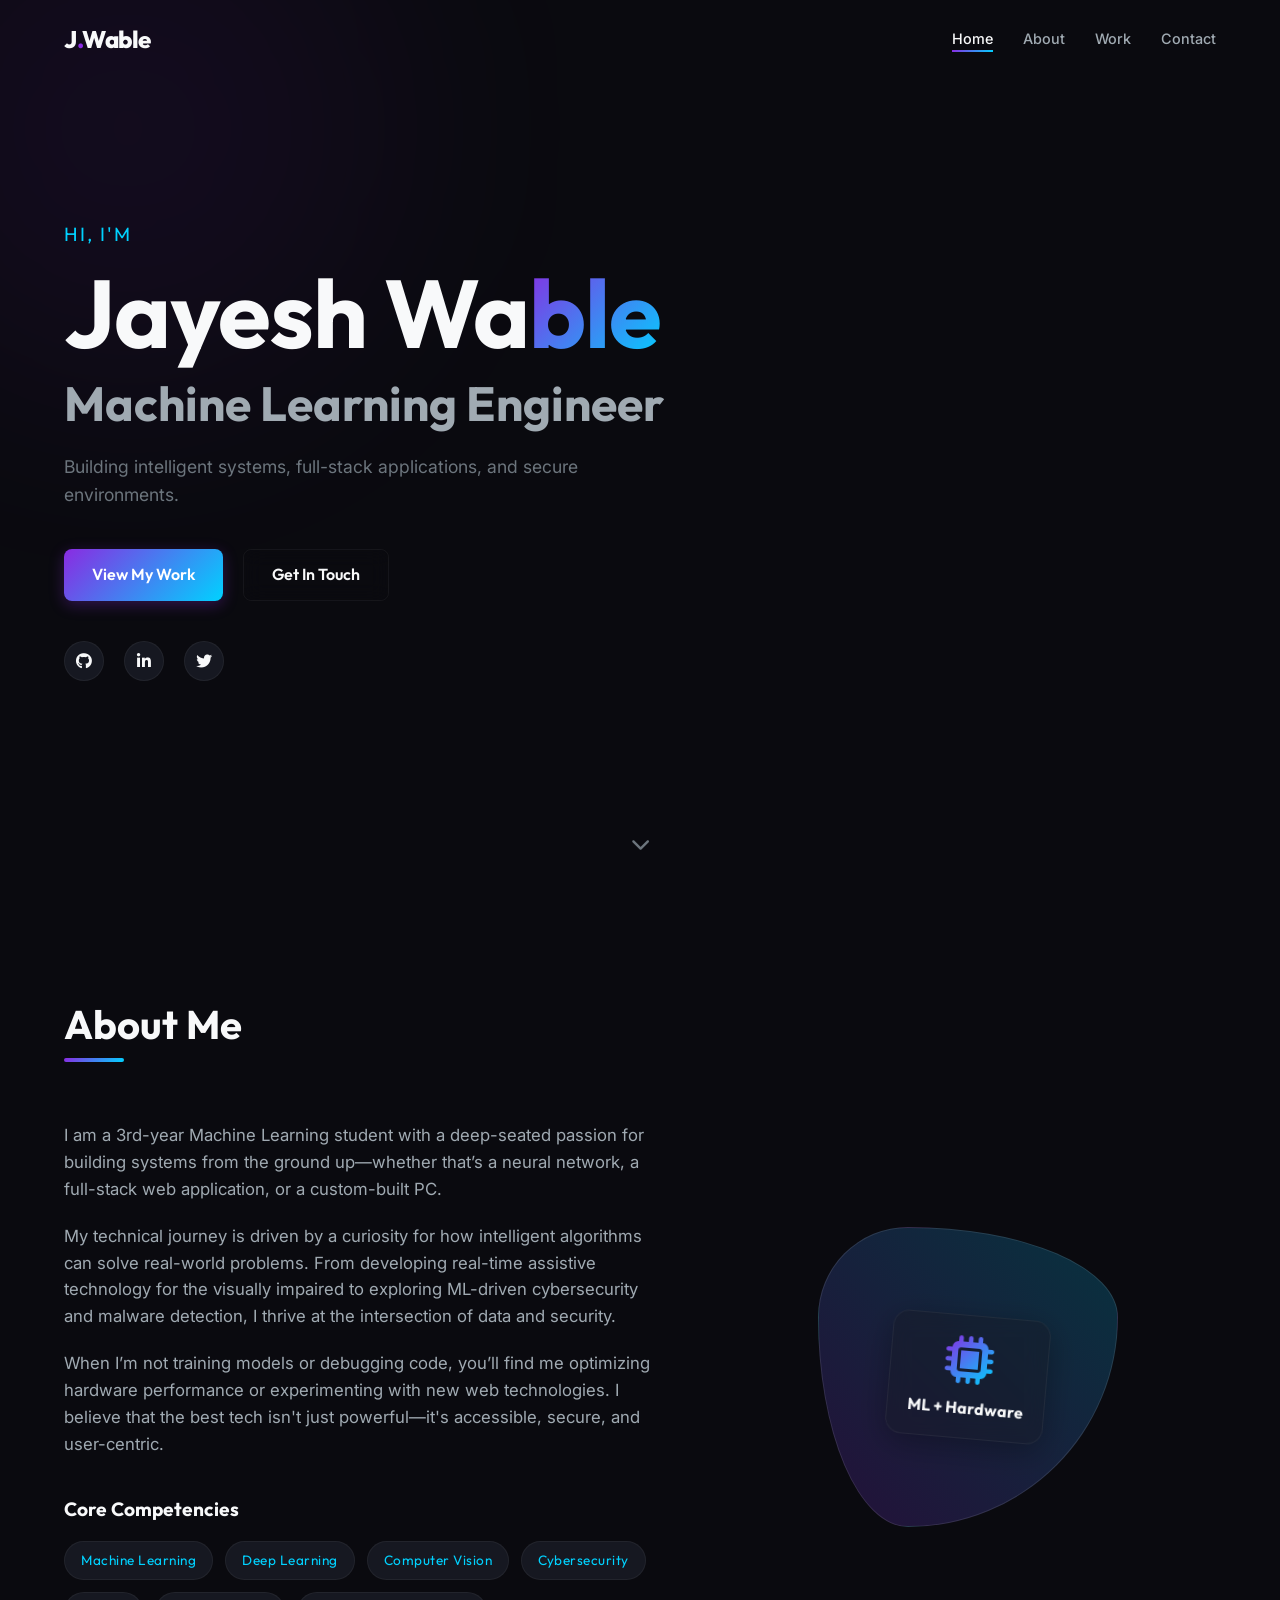
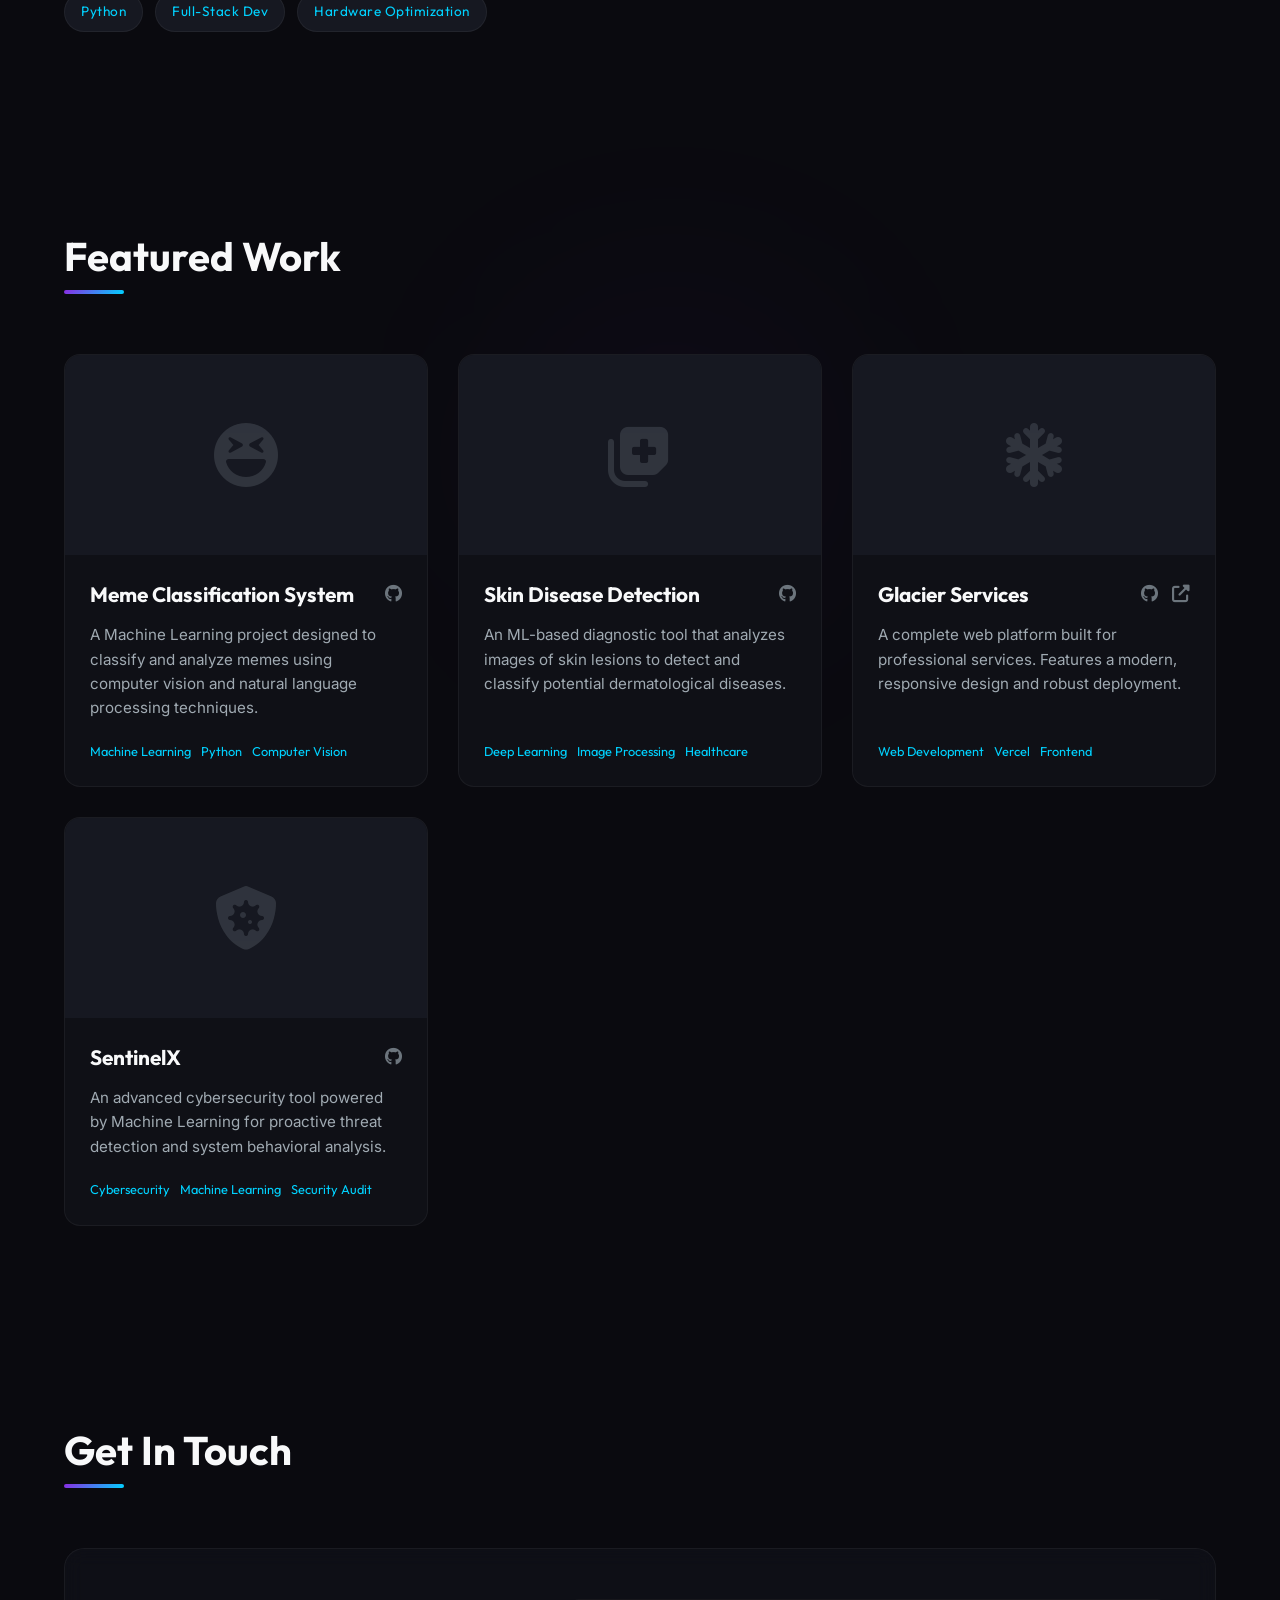
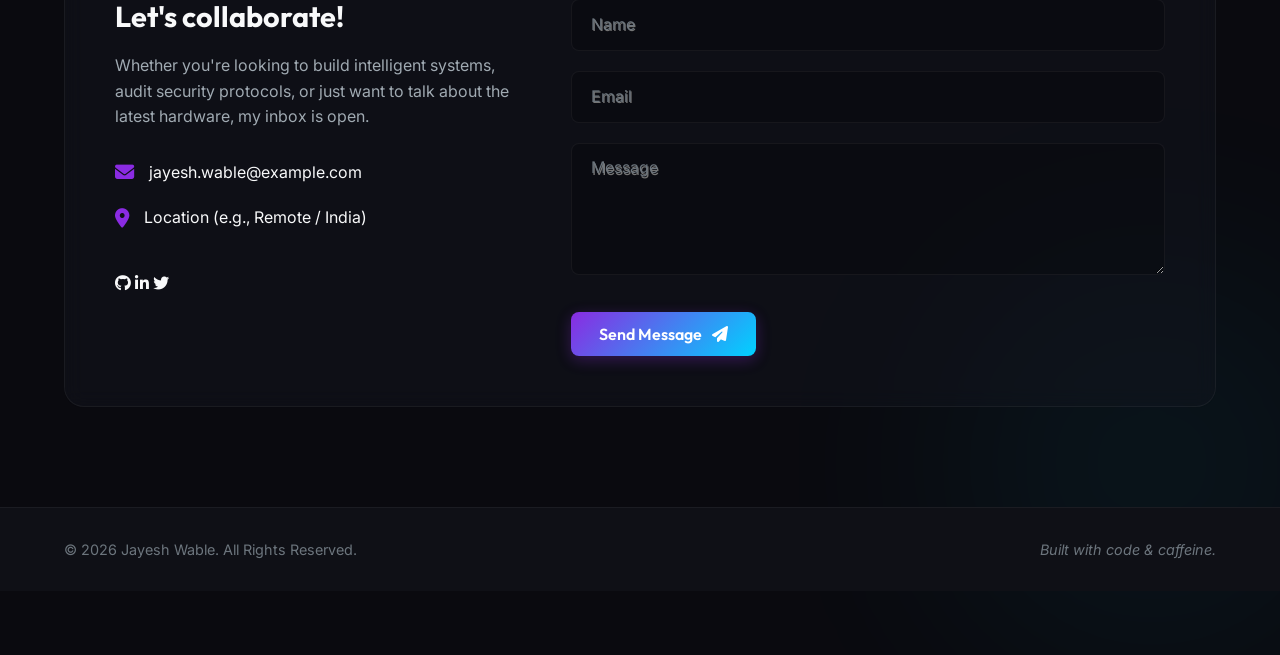
==== index.html @ 4a330f0c "Update form with custom Formspree subject line" ====
<!DOCTYPE html>
<html lang="en">

<head>
    <meta charset="UTF-8">
    <meta name="viewport" content="width=device-width, initial-scale=1.0">
    <meta name="description"
        content="Jayesh Wable - Machine Learning Engineer Portfolio. Exploring intelligent algorithms, cybersecurity, and full-stack development.">

    <title>Jayesh Wable | ML Engineer</title>

    <!-- Google Fonts: Outfit for dynamic headers, Inter for clean body text -->
    <link rel="preconnect" href="https://fonts.googleapis.com">
    <link rel="preconnect" href="https://fonts.gstatic.com" crossorigin>
    <link
        href="https://fonts.googleapis.com/css2?family=Inter:wght@300;400;500;600&family=Outfit:wght@400;600;800;900&display=swap"
        rel="stylesheet">

    <!-- Custom CSS -->
    <link rel="stylesheet" href="css/styles.css">

    <!-- FontAwesome for Icons -->
    <link rel="stylesheet" href="https://cdnjs.cloudflare.com/ajax/libs/font-awesome/6.4.0/css/all.min.css">
</head>

<body>

    <!-- Blur Orbs for background effect -->
    <div class="glow-orb orb-1"></div>
    <div class="glow-orb orb-2"></div>
    <div class="glow-orb orb-3"></div>

    <!-- Navigation -->
    <nav class="navbar">
        <div class="nav-content">
            <a href="#" class="logo">J<span>.</span>Wable</a>
            <div class="menu-btn">
                <div class="bar"></div>
                <div class="bar"></div>
                <div class="bar"></div>
            </div>
            <ul class="nav-links">
                <li><a href="#home">Home</a></li>
                <li><a href="#about">About</a></li>
                <li><a href="#projects">Work</a></li>
                <li><a href="#contact">Contact</a></li>
            </ul>
        </div>
    </nav>

    <!-- Hero Section -->
    <section id="home" class="hero">
        <div class="hero-content">
            <p class="greeting">Hi, I'm</p>
            <h1 class="name">Jayesh Wa<span class="gradient-text">ble</span></h1>
            <h2 class="title" id="typewriter">Machine Learning Engineer</h2>
            <p class="hero-subtext">Building intelligent systems, full-stack applications, and secure environments.</p>
            <div class="cta-buttons">
                <a href="#projects" class="btn primary-btn">View My Work</a>
                <a href="#contact" class="btn secondary-btn">Get In Touch</a>
            </div>
            <div class="social-links-hero">
                <a href="https://github.com/jayesh-oss" target="_blank" aria-label="Github"><i
                        class="fab fa-github"></i></a>
                <a href="https://in.linkedin.com/in/jayesh-wable-937a62315" target="_blank" aria-label="LinkedIn"><i
                        class="fab fa-linkedin-in"></i></a>
                <a href="#" target="_blank" aria-label="Twitter"><i class="fab fa-twitter"></i></a>
            </div>
        </div>
        <div class="scroll-indicator">
            <a href="#about">
                <i class="fa-solid fa-chevron-down"></i>
            </a>
        </div>
    </section>

    <!-- About Section -->
    <section id="about" class="about section-padding">
        <div class="section-header">
            <h2 class="section-title">About Me</h2>
            <div class="line"></div>
        </div>

        <div class="about-grid">
            <div class="about-text">
                <p>I am a 3rd-year Machine Learning student with a deep-seated passion for building systems from the
                    ground up—whether that’s a neural network, a full-stack web application, or a custom-built PC.</p>
                <p>My technical journey is driven by a curiosity for how intelligent algorithms can solve real-world
                    problems. From developing real-time assistive technology for the visually impaired to exploring
                    ML-driven cybersecurity and malware detection, I thrive at the intersection of data and security.
                </p>
                <p>When I’m not training models or debugging code, you’ll find me optimizing hardware performance or
                    experimenting with new web technologies. I believe that the best tech isn't just powerful—it's
                    accessible, secure, and user-centric.</p>

                <div class="tech-stack">
                    <h3>Core Competencies</h3>
                    <div class="skills-container">
                        <span class="skill-tag">Machine Learning</span>
                        <span class="skill-tag">Deep Learning</span>
                        <span class="skill-tag">Computer Vision</span>
                        <span class="skill-tag">Cybersecurity</span>
                        <span class="skill-tag">Python</span>
                        <span class="skill-tag">Full-Stack Dev</span>
                        <span class="skill-tag">Hardware Optimization</span>
                    </div>
                </div>
            </div>
            <div class="about-image-container">
                <div class="abstract-shape">
                    <!-- We'll use CSS to create a cool abstract shape instead of a portrait placeholder -->
                    <div class="glass-card decorative-card">
                        <i class="fa-solid fa-microchip"></i>
                        <h4>ML + Hardware</h4>
                    </div>
                </div>
            </div>
        </div>
    </section>

    <!-- Projects Section -->
    <section id="projects" class="projects section-padding">
        <div class="section-header">
            <h2 class="section-title">Featured Work</h2>
            <div class="line"></div>
        </div>

        <div class="project-grid">
            <!-- Project 1: Meme Classification System -->
            <div class="project-card">
                <div class="project-img placeholder-img">
                    <i class="fa-solid fa-face-laugh-squint"></i>
                </div>
                <div class="project-info">
                    <div class="project-header">
                        <h3>Meme Classification System</h3>
                        <div class="project-links">
                            <a href="https://github.com/jayesh-oss/meme_classification_system" target="_blank"
                                aria-label="GitHub Repository"><i class="fab fa-github"></i></a>
                        </div>
                    </div>
                    <p class="project-desc">A Machine Learning project designed to classify and analyze memes using
                        computer vision and natural language processing techniques.</p>
                    <div class="project-tech">
                        <span>Machine Learning</span>
                        <span>Python</span>
                        <span>Computer Vision</span>
                    </div>
                </div>
            </div>

            <!-- Project 2: Skin Disease Detection -->
            <div class="project-card">
                <div class="project-img placeholder-img">
                    <i class="fa-solid fa-notes-medical"></i>
                </div>
                <div class="project-info">
                    <div class="project-header">
                        <h3>Skin Disease Detection</h3>
                        <div class="project-links">
                            <a href="https://github.com/jayesh-oss/skin_disease_detection" target="_blank"
                                aria-label="GitHub Repository"><i class="fab fa-github"></i></a>
                        </div>
                    </div>
                    <p class="project-desc">An ML-based diagnostic tool that analyzes images of skin lesions to detect
                        and classify potential dermatological diseases.</p>
                    <div class="project-tech">
                        <span>Deep Learning</span>
                        <span>Image Processing</span>
                        <span>Healthcare</span>
                    </div>
                </div>
            </div>

            <!-- Project 3: Glacier Services -->
            <div class="project-card">
                <div class="project-img placeholder-img">
                    <i class="fa-solid fa-snowflake"></i>
                </div>
                <div class="project-info">
                    <div class="project-header">
                        <h3>Glacier Services</h3>
                        <div class="project-links">
                            <a href="https://github.com/jayesh-oss/glacier_services" target="_blank"
                                aria-label="GitHub Repository"><i class="fab fa-github"></i></a>
                            <a href="https://glacierservices.vercel.app/" target="_blank" aria-label="Live Demo"><i
                                    class="fas fa-external-link-alt"></i></a>
                        </div>
                    </div>
                    <p class="project-desc">A complete web platform built for professional services. Features a modern,
                        responsive design and robust deployment.</p>
                    <div class="project-tech">
                        <span>Web Development</span>
                        <span>Vercel</span>
                        <span>Frontend</span>
                    </div>
                </div>
            </div>

            <!-- Project 4: SentinelX -->
            <div class="project-card">
                <div class="project-img placeholder-img">
                    <i class="fa-solid fa-shield-virus"></i>
                </div>
                <div class="project-info">
                    <div class="project-header">
                        <h3>SentinelX</h3>
                        <div class="project-links">
                            <a href="https://github.com/jayesh-oss/SentinelX" target="_blank"
                                aria-label="GitHub Repository"><i class="fab fa-github"></i></a>
                        </div>
                    </div>
                    <p class="project-desc">An advanced cybersecurity tool powered by Machine Learning for proactive
                        threat detection and system behavioral analysis.</p>
                    <div class="project-tech">
                        <span>Cybersecurity</span>
                        <span>Machine Learning</span>
                        <span>Security Audit</span>
                    </div>
                </div>
            </div>
        </div>
    </section>

    <!-- Contact Section -->
    <section id="contact" class="contact section-padding">
        <div class="section-header">
            <h2 class="section-title">Get In Touch</h2>
            <div class="line"></div>
        </div>

        <div class="contact-container">
            <div class="contact-info">
                <h3>Let's collaborate!</h3>
                <p>Whether you're looking to build intelligent systems, audit security protocols, or just want to talk
                    about the latest hardware, my inbox is open.</p>

                <div class="contact-details">
                    <div class="contact-item">
                        <i class="fa-solid fa-envelope"></i>
                        <span>jayesh.wable@example.com</span>
                    </div>
                    <div class="contact-item">
                        <i class="fa-solid fa-location-dot"></i>
                        <span>Location (e.g., Remote / India)</span>
                    </div>
                </div>

                <div class="social-links-contact">
                    <a href="https://github.com/jayesh-oss" target="_blank" aria-label="Github"><i
                            class="fab fa-github"></i></a>
                    <a href="https://in.linkedin.com/in/jayesh-wable-937a62315" target="_blank" aria-label="LinkedIn"><i
                            class="fab fa-linkedin-in"></i></a>
                    <a href="#" target="_blank" aria-label="Twitter"><i class="fab fa-twitter"></i></a>
                </div>
            </div>

            <form class="contact-form" action="https://formspree.io/f/xojkljrn" method="POST">
                <input type="hidden" name="_subject" value="New message from your Portfolio!">
                <div class="form-group">
                    <input type="text" id="name" name="name" placeholder="Name" required>
                    <label for="name">Name</label>
                </div>
                <div class="form-group">
                    <input type="email" id="email" name="_replyto" placeholder="Email" required>
                    <label for="email">Email</label>
                </div>
                <div class="form-group">
                    <textarea id="message" name="message" rows="5" placeholder="Message" required></textarea>
                    <label for="message">Message</label>
                </div>
                <button type="submit" class="btn primary-btn submit-btn">
                    <span>Send Message</span>
                    <i class="fa-solid fa-paper-plane"></i>
                </button>
            </form>
        </div>
    </section>

    <!-- Footer -->
    <footer>
        <div class="footer-content">
            <p>&copy; 2026 Jayesh Wable. All Rights Reserved.</p>
            <p class="built-with">Built with code & caffeine.</p>
        </div>
    </footer>

    <!-- Custom JS -->
    <script src="js/main.js"></script>
</body>

</html>
---- css/styles.css ----
/* 
=====================================================
   DESIGN SYSTEM & VARIABLES 
===================================================== 
*/
:root {
    /* Colors - Dark Premium Theme */
    --bg-primary: #0a0a0f;
    --bg-secondary: #0f1016;
    --bg-tertiary: #161821;
    
    /* Accents - Cyberpunk/ML aesthetic */
    --accent-primary: #8a2be2; /* Purple */
    --accent-secondary: #00d2ff; /* Cyan */
    --accent-gradient: linear-gradient(135deg, var(--accent-primary) 0%, var(--accent-secondary) 100%);
    
    /* Text */
    --text-primary: #f8f9fa;
    --text-secondary: #a0aab2;
    --text-muted: #6c757d;
    
    /* Glassmorphism */
    --glass-bg: rgba(22, 24, 33, 0.4);
    --glass-border: rgba(255, 255, 255, 0.05);
    --glass-shadow: 0 8px 32px 0 rgba(0, 0, 0, 0.3);
    
    /* Typography */
    --font-heading: 'Outfit', sans-serif;
    --font-body: 'Inter', sans-serif;
    
    /* Transitions */
    --transition-fast: 0.2s cubic-bezier(0.4, 0, 0.2, 1);
    --transition-base: 0.3s cubic-bezier(0.4, 0, 0.2, 1);
    --transition-slow: 0.5s cubic-bezier(0.4, 0, 0.2, 1);
}

/* 
=====================================================
   RESET & GLOBAL
===================================================== 
*/
* {
    margin: 0;
    padding: 0;
    box-sizing: border-box;
    scroll-behavior: smooth;
}

body {
    background-color: var(--bg-primary);
    color: var(--text-primary);
    font-family: var(--font-body);
    line-height: 1.6;
    overflow-x: hidden;
    position: relative;
}

/* Scrollbar */
::-webkit-scrollbar {
    width: 10px;
}
::-webkit-scrollbar-track {
    background: var(--bg-primary);
}
::-webkit-scrollbar-thumb {
    background: var(--bg-tertiary);
    border-radius: 5px;
}
::-webkit-scrollbar-thumb:hover {
    background: var(--accent-primary);
}

/* Typography elements */
h1, h2, h3, h4, h5, h6 {
    font-family: var(--font-heading);
    font-weight: 700;
    line-height: 1.2;
}

a {
    text-decoration: none;
    color: inherit;
    transition: color var(--transition-fast);
}

ul {
    list-style: none;
}

.gradient-text {
    background: var(--accent-gradient);
    -webkit-background-clip: text;
    background-clip: text;
    -webkit-text-fill-color: transparent;
    color: transparent;
    display: inline-block;
}

.section-padding {
    padding: 100px 5%;
    max-width: 1400px;
    margin: 0 auto;
}

.section-header {
    margin-bottom: 60px;
    position: relative;
    display: inline-block;
}

.section-title {
    font-size: 2.5rem;
    color: var(--text-primary);
    margin-bottom: 10px;
}

.line {
    height: 4px;
    width: 60px;
    background: var(--accent-gradient);
    border-radius: 2px;
}

/* Buttons */
.btn {
    display: inline-flex;
    align-items: center;
    justify-content: center;
    padding: 12px 28px;
    font-family: var(--font-heading);
    font-weight: 600;
    border-radius: 8px;
    cursor: pointer;
    transition: all var(--transition-base);
    gap: 10px;
    font-size: 1rem;
}

.primary-btn {
    background: var(--accent-gradient);
    color: #fff;
    border: none;
    box-shadow: 0 4px 15px rgba(138, 43, 226, 0.3);
}

.primary-btn:hover {
    transform: translateY(-2px);
    box-shadow: 0 8px 25px rgba(138, 43, 226, 0.5);
}

.secondary-btn {
    background: transparent;
    color: var(--text-primary);
    border: 1px solid var(--glass-border);
    backdrop-filter: blur(10px);
}

.secondary-btn:hover {
    border-color: var(--accent-secondary);
    background: rgba(0, 210, 255, 0.05);
    transform: translateY(-2px);
}

/* Background Effects (Blur Orbs) */
.glow-orb {
    position: absolute;
    border-radius: 50%;
    filter: blur(120px);
    z-index: -1;
    opacity: 0.5;
    animation: drift 20s infinite alternate cubic-bezier(0.5, 0, 0.5, 1);
}

.orb-1 {
    width: 40vw;
    height: 40vw;
    background: rgba(138, 43, 226, 0.15); /* Purple */
    top: -10vw;
    left: -10vw;
}

.orb-2 {
    width: 30vw;
    height: 30vw;
    background: rgba(0, 210, 255, 0.12); /* Cyan */
    bottom: -5vw;
    right: -5vw;
    animation-delay: -5s;
}

.orb-3 {
    width: 25vw;
    height: 25vw;
    background: rgba(138, 43, 226, 0.1);
    top: 50%;
    left: 40%;
    animation-delay: -10s;
}

@keyframes drift {
    0% { transform: translate(0, 0) scale(1); }
    100% { transform: translate(50px, 50px) scale(1.1); }
}

/* 
=====================================================
   NAVIGATION
===================================================== 
*/
.navbar {
    position: fixed;
    top: 0;
    left: 0;
    width: 100%;
    padding: 20px 5%;
    z-index: 1000;
    transition: all var(--transition-base);
}

.navbar.scrolled {
    background: rgba(10, 10, 15, 0.85);
    backdrop-filter: blur(16px);
    -webkit-backdrop-filter: blur(16px);
    border-bottom: 1px solid var(--glass-border);
    padding: 15px 5%;
}

.nav-content {
    max-width: 1400px;
    margin: 0 auto;
    display: flex;
    justify-content: space-between;
    align-items: center;
}

.logo {
    font-family: var(--font-heading);
    font-size: 1.5rem;
    font-weight: 800;
    letter-spacing: -0.5px;
}

.logo span {
    color: var(--accent-primary);
}

.nav-links {
    display: flex;
    gap: 30px;
}

.nav-links a {
    font-size: 0.9rem;
    font-weight: 500;
    color: var(--text-secondary);
    position: relative;
}

.nav-links a:hover,
.nav-links a.active {
    color: var(--text-primary);
}

.nav-links a::after {
    content: '';
    position: absolute;
    bottom: -5px;
    left: 0;
    width: 0;
    height: 2px;
    background: var(--accent-gradient);
    transition: width var(--transition-base);
}

.nav-links a:hover::after,
.nav-links a.active::after {
    width: 100%;
}

/* Mobile Menu Button */
.menu-btn {
    display: none;
    cursor: pointer;
    z-index: 1001;
}

.bar {
    width: 25px;
    height: 2px;
    background: var(--text-primary);
    margin: 5px 0;
    transition: all var(--transition-base);
}

/* 
=====================================================
   HERO SECTION
===================================================== 
*/
.hero {
    height: 100vh;
    display: flex;
    align-items: center;
    padding: 0 5%;
    max-width: 1400px;
    margin: 0 auto;
    position: relative;
}

.hero-content {
    max-width: 800px;
    z-index: 10;
}

.greeting {
    font-family: var(--font-heading);
    font-size: 1.2rem;
    color: var(--accent-secondary);
    margin-bottom: 10px;
    letter-spacing: 2px;
    text-transform: uppercase;
}

.name {
    font-size: clamp(3rem, 8vw, 6rem);
    line-height: 1.1;
    margin-bottom: 10px;
    letter-spacing: -1px;
}

.title {
    font-size: clamp(1.5rem, 4vw, 3rem);
    color: var(--text-secondary);
    margin-bottom: 20px;
}

.hero-subtext {
    font-size: 1.1rem;
    color: var(--text-muted);
    max-width: 600px;
    margin-bottom: 40px;
}

.cta-buttons {
    display: flex;
    gap: 20px;
    margin-bottom: 40px;
}

.social-links-hero {
    display: flex;
    gap: 20px;
}

.social-links-hero a {
    width: 40px;
    height: 40px;
    border-radius: 50%;
    background: var(--bg-tertiary);
    display: flex;
    align-items: center;
    justify-content: center;
    border: 1px solid var(--glass-border);
    transition: all var(--transition-base);
}

.social-links-hero a:hover {
    background: var(--accent-primary);
    border-color: var(--accent-primary);
    transform: translateY(-3px);
    box-shadow: 0 5px 15px rgba(138, 43, 226, 0.4);
}

.scroll-indicator {
    position: absolute;
    bottom: 40px;
    left: 50%;
    transform: translateX(-50%);
    animation: bounce 2s infinite;
}

.scroll-indicator a {
    color: var(--text-muted);
    font-size: 1.2rem;
}

@keyframes bounce {
    0%, 20%, 50%, 80%, 100% { transform: translateY(0); }
    40% { transform: translateY(-10px); }
    60% { transform: translateY(-5px); }
}

/* 
=====================================================
   ABOUT SECTION
===================================================== 
*/
.about-grid {
    display: grid;
    grid-template-columns: 1.2fr 1fr;
    gap: 60px;
    align-items: center;
}

.about-text p {
    color: var(--text-secondary);
    margin-bottom: 20px;
    font-size: 1.05rem;
}

.tech-stack {
    margin-top: 40px;
}

.tech-stack h3 {
    margin-bottom: 20px;
    font-size: 1.2rem;
}

.skills-container {
    display: flex;
    flex-wrap: wrap;
    gap: 12px;
}

.skill-tag {
    background: var(--bg-tertiary);
    color: var(--accent-secondary);
    padding: 8px 16px;
    border-radius: 20px;
    font-size: 0.85rem;
    font-family: var(--font-heading);
    letter-spacing: 0.5px;
    border: 1px solid var(--glass-border);
    transition: all var(--transition-fast);
}

.skill-tag:hover {
    background: rgba(0, 210, 255, 0.1);
    border-color: var(--accent-secondary);
    transform: translateY(-2px);
}

.about-image-container {
    position: relative;
    height: 400px;
    display: flex;
    align-items: center;
    justify-content: center;
}

.abstract-shape {
    width: 300px;
    height: 300px;
    border-radius: 30% 70% 70% 30% / 30% 30% 70% 70%;
    background: linear-gradient(45deg, rgba(138, 43, 226, 0.2), rgba(0, 210, 255, 0.2));
    border: 1px solid rgba(255, 255, 255, 0.1);
    animation: morph 8s ease-in-out infinite alternate;
    position: relative;
    display: flex;
    align-items: center;
    justify-content: center;
}

@keyframes morph {
    0% { border-radius: 30% 70% 70% 30% / 30% 30% 70% 70%; }
    100% { border-radius: 70% 30% 30% 70% / 70% 70% 30% 30%; }
}

.decorative-card {
    background: var(--glass-bg);
    backdrop-filter: blur(12px);
    -webkit-backdrop-filter: blur(12px);
    border: 1px solid var(--glass-border);
    padding: 20px;
    border-radius: 16px;
    text-align: center;
    box-shadow: var(--glass-shadow);
    transform: rotate(5deg);
    transition: transform var(--transition-base);
}

.decorative-card:hover {
    transform: rotate(0deg) scale(1.05);
}

.decorative-card i {
    font-size: 3rem;
    background: var(--accent-gradient);
    -webkit-background-clip: text;
    background-clip: text;
    color: transparent;
    margin-bottom: 15px;
}

/* 
=====================================================
   PROJECTS SECTION
===================================================== 
*/
.project-grid {
    display: grid;
    grid-template-columns: repeat(auto-fit, minmax(320px, 1fr));
    gap: 30px;
}

.project-card {
    background: var(--bg-secondary);
    border-radius: 16px;
    overflow: hidden;
    border: 1px solid var(--glass-border);
    transition: all var(--transition-base);
    height: 100%;
    display: flex;
    flex-direction: column;
}

.project-card:hover {
    transform: translateY(-10px);
    border-color: rgba(138, 43, 226, 0.3);
    box-shadow: 0 10px 30px rgba(0, 0, 0, 0.5);
}

.project-img {
    height: 200px;
    background: var(--bg-tertiary);
    display: flex;
    align-items: center;
    justify-content: center;
    overflow: hidden;
    position: relative;
}

.placeholder-img i {
    font-size: 4rem;
    color: var(--text-muted);
    opacity: 0.3;
    transition: all var(--transition-base);
}

.project-card:hover .placeholder-img i {
    opacity: 1;
    color: var(--accent-primary);
    transform: scale(1.1);
}

.project-info {
    padding: 25px;
    flex-grow: 1;
    display: flex;
    flex-direction: column;
}

.project-header {
    display: flex;
    justify-content: space-between;
    align-items: center;
    margin-bottom: 15px;
}

.project-header h3 {
    font-size: 1.3rem;
}

.project-links a {
    color: var(--text-muted);
    margin-left: 10px;
    font-size: 1.1rem;
}

.project-links a:hover {
    color: var(--accent-secondary);
}

.project-desc {
    color: var(--text-secondary);
    font-size: 0.95rem;
    flex-grow: 1;
    margin-bottom: 20px;
}

.project-tech {
    display: flex;
    flex-wrap: wrap;
    gap: 10px;
    margin-top: auto;
}

.project-tech span {
    font-family: var(--font-heading);
    font-size: 0.8rem;
    color: var(--accent-secondary);
}

/* 
=====================================================
   CONTACT SECTION
===================================================== 
*/
.contact-container {
    display: grid;
    grid-template-columns: 1fr 1.5fr;
    gap: 60px;
    background: var(--glass-bg);
    backdrop-filter: blur(10px);
    -webkit-backdrop-filter: blur(10px);
    border: 1px solid var(--glass-border);
    border-radius: 20px;
    padding: 50px;
}

.contact-info h3 {
    font-size: 1.8rem;
    margin-bottom: 20px;
}

.contact-info p {
    color: var(--text-secondary);
    margin-bottom: 30px;
}

.contact-details {
    margin-bottom: 40px;
}

.contact-item {
    display: flex;
    align-items: center;
    gap: 15px;
    margin-bottom: 20px;
    color: var(--text-primary);
}

.contact-item i {
    color: var(--accent-primary);
    font-size: 1.2rem;
}

.contact-form {
    display: flex;
    flex-direction: column;
    gap: 20px;
}

.form-group {
    position: relative;
}

.form-group input,
.form-group textarea {
    width: 100%;
    padding: 15px 20px;
    background: rgba(0,0,0,0.2);
    border: 1px solid var(--glass-border);
    border-radius: 8px;
    color: var(--text-primary);
    font-family: var(--font-body);
    font-size: 1rem;
    outline: none;
    transition: all var(--transition-base);
}

.form-group textarea {
    resize: vertical;
    min-height: 120px;
}

.form-group input:focus,
.form-group textarea:focus {
    border-color: var(--accent-primary);
    background: rgba(0,0,0,0.4);
}

.form-group label {
    position: absolute;
    top: 50%;
    left: 20px;
    transform: translateY(-50%);
    color: var(--text-muted);
    font-size: 1rem;
    pointer-events: none;
    transition: all var(--transition-base);
}

.form-group textarea + label {
    top: 25px;
}

.form-group input:focus + label,
.form-group input:valid + label,
.form-group textarea:focus + label,
.form-group textarea:valid + label {
    top: -10px;
    left: 10px;
    background: var(--bg-tertiary);
    padding: 0 10px;
    font-size: 0.8rem;
    color: var(--accent-secondary);
    border-radius: 4px;
}

.submit-btn {
    align-self: flex-start;
    margin-top: 10px;
}

/* 
=====================================================
   FOOTER
===================================================== 
*/
footer {
    padding: 30px 5%;
    background: var(--bg-secondary);
    border-top: 1px solid var(--glass-border);
    text-align: center;
}

.footer-content {
    display: flex;
    justify-content: space-between;
    align-items: center;
    max-width: 1400px;
    margin: 0 auto;
    font-size: 0.9rem;
    color: var(--text-muted);
}

.built-with {
    font-style: italic;
}

/* 
=====================================================
   RESPONSIVE DESIGN
===================================================== 
*/
@media (max-width: 992px) {
    .about-grid,
    .contact-container {
        grid-template-columns: 1fr;
    }
    
    .contact-container {
        padding: 40px 30px;
    }
}

@media (max-width: 768px) {
    .menu-btn {
        display: block;
    }
    
    .nav-links {
        position: fixed;
        top: 0;
        right: -100%;
        width: 70%;
        height: 100vh;
        background: rgba(10, 10, 15, 0.95);
        backdrop-filter: blur(20px);
        flex-direction: column;
        justify-content: center;
        align-items: center;
        transition: right 0.4s ease;
        border-left: 1px solid var(--glass-border);
    }
    
    .nav-links.active {
        right: 0;
    }
    
    .menu-btn.active .bar:nth-child(2) {
        opacity: 0;
    }
    
    .menu-btn.active .bar:nth-child(1) {
        transform: translateY(7px) rotate(45deg);
    }
    
    .menu-btn.active .bar:nth-child(3) {
        transform: translateY(-7px) rotate(-45deg);
    }
    
    .hero {
        text-align: center;
        justify-content: center;
    }
    
    .cta-buttons {
        justify-content: center;
    }
    
    .social-links-hero {
        justify-content: center;
    }
    
    .abstract-shape {
        width: 250px;
        height: 250px;
    }
    
    .footer-content {
        flex-direction: column;
        gap: 15px;
    }
}
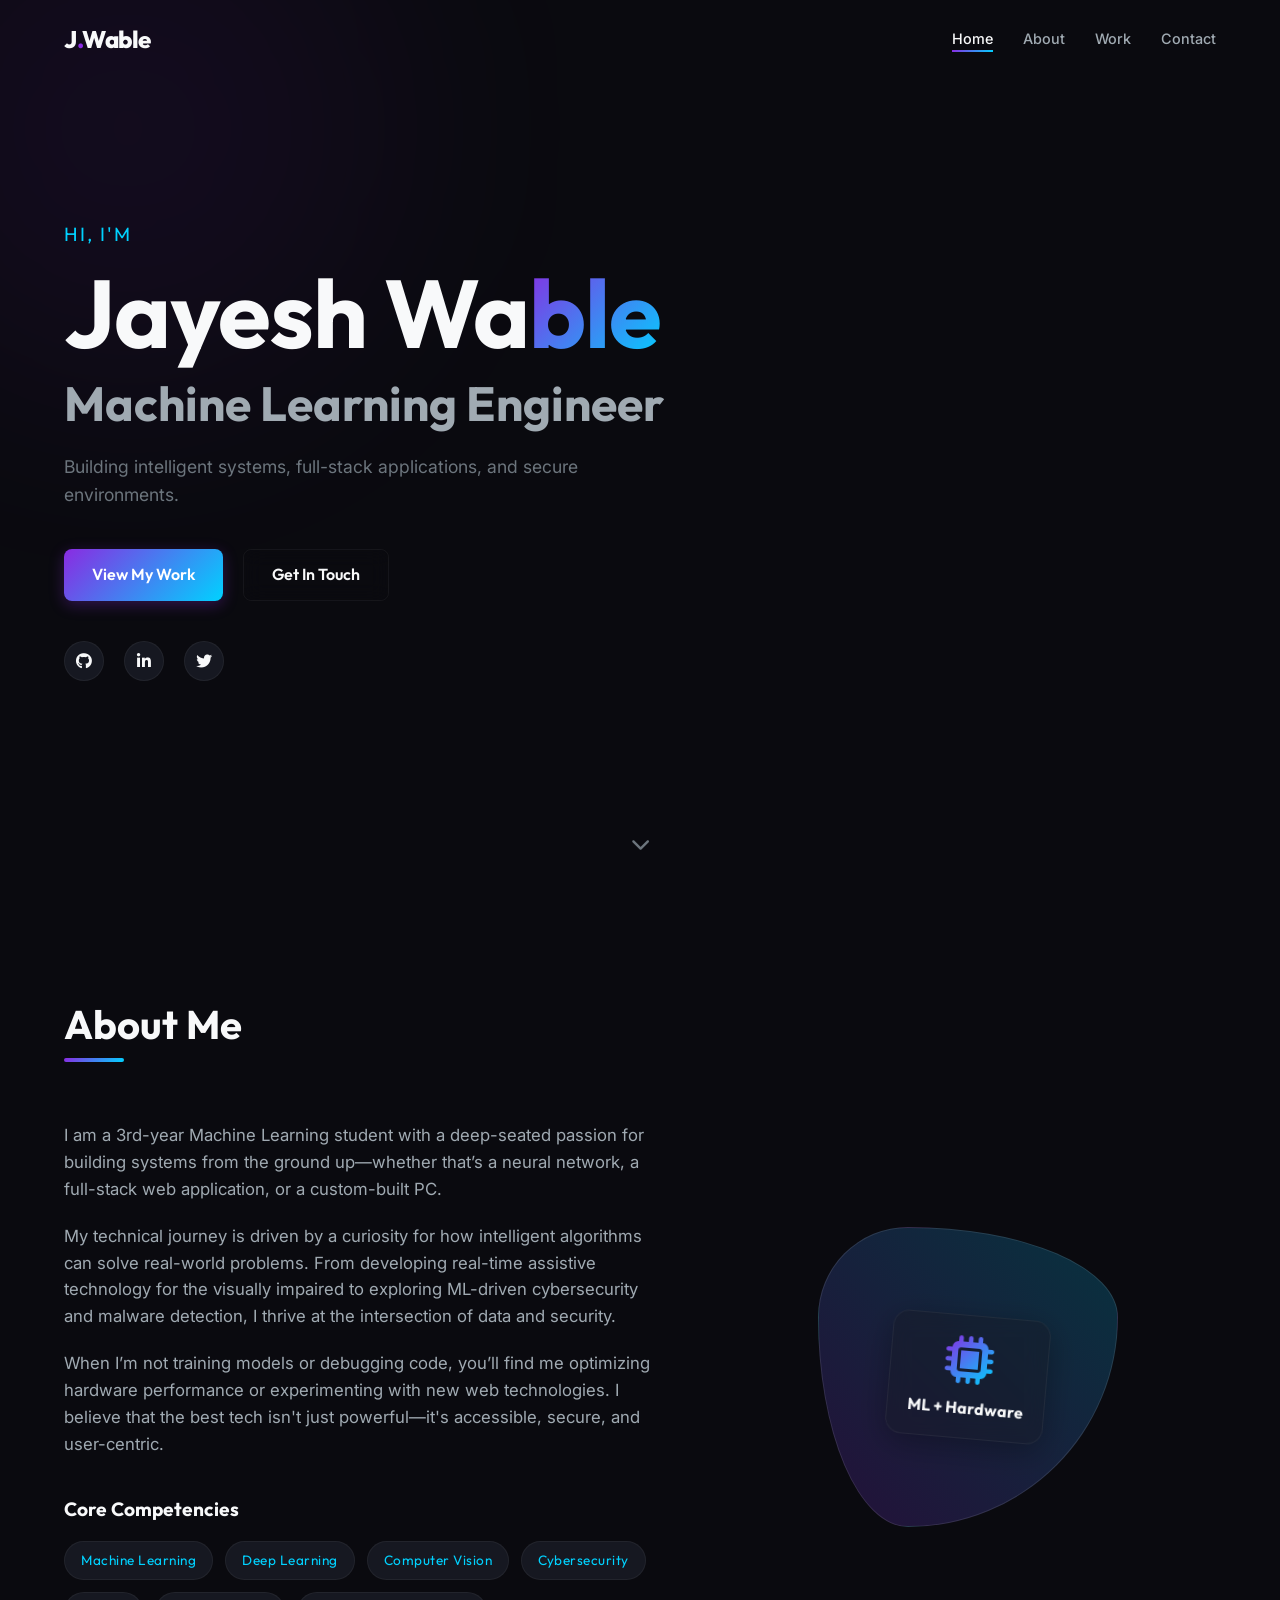
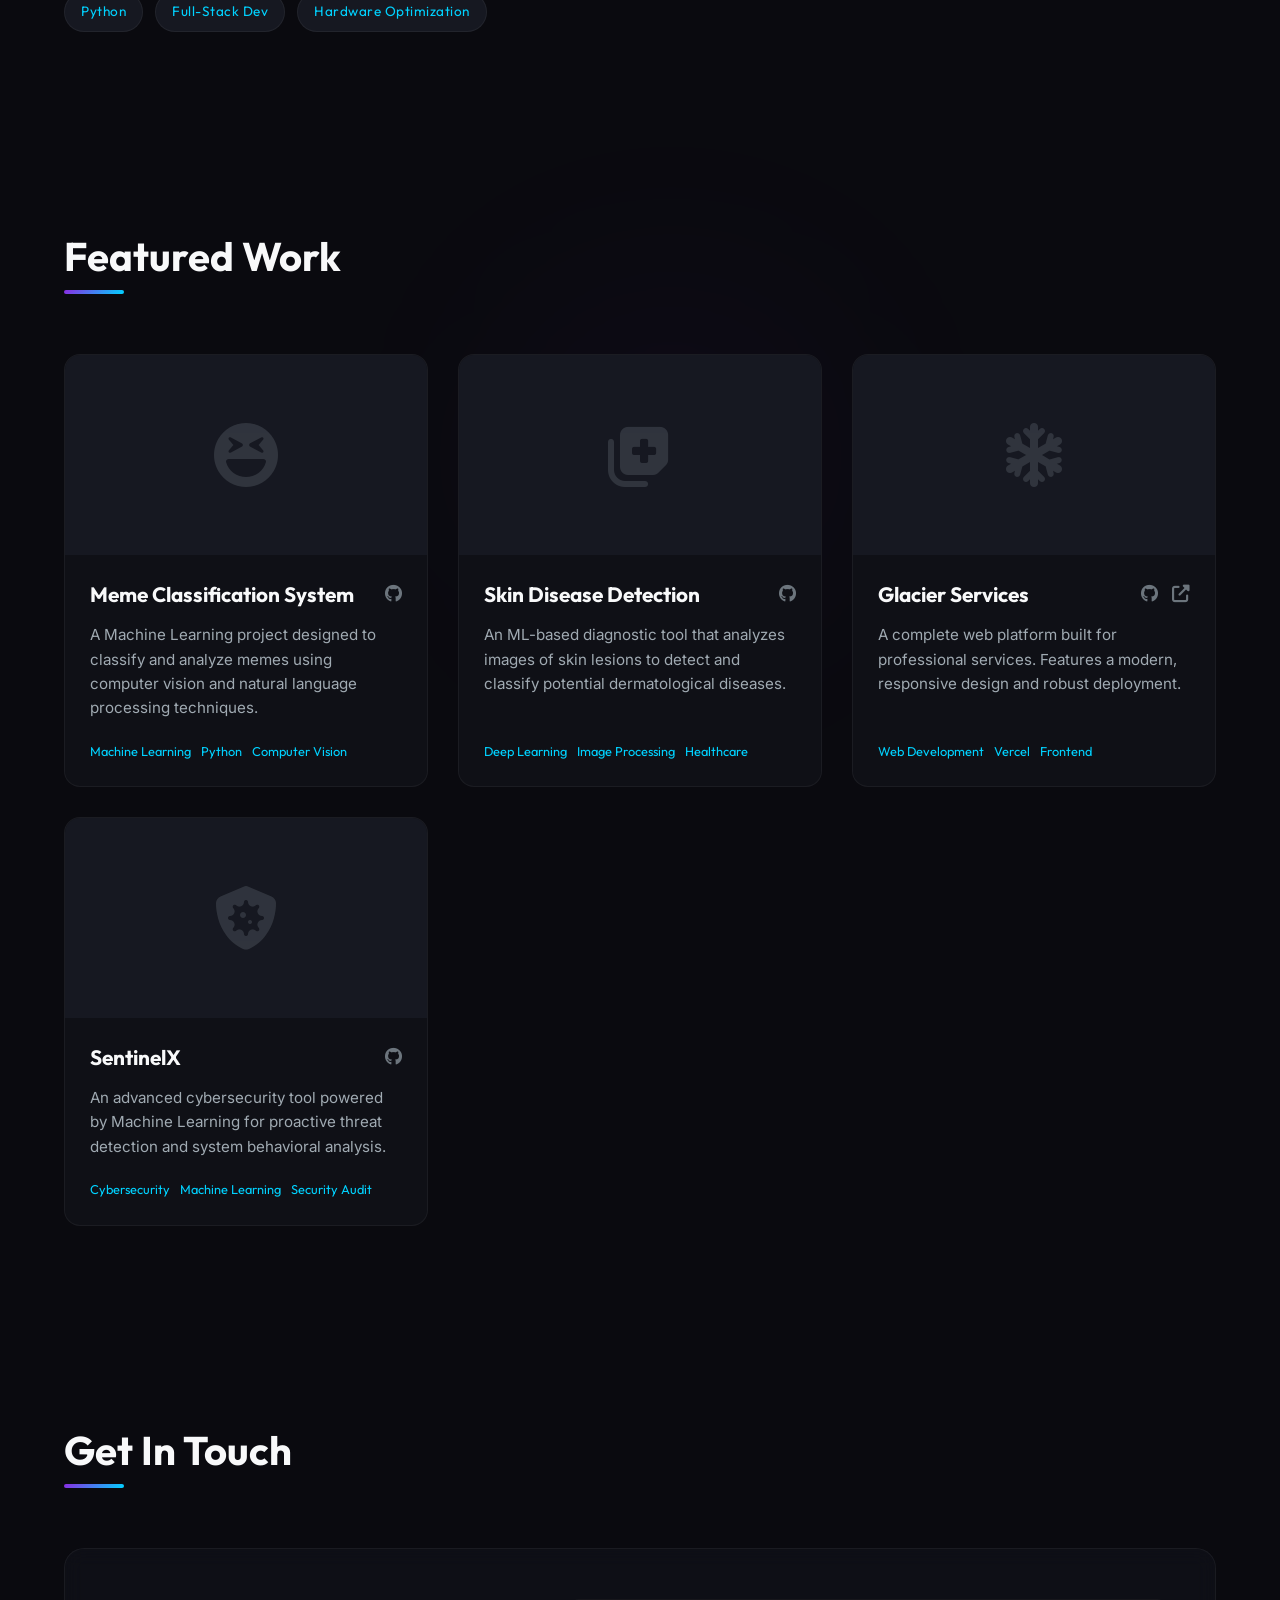
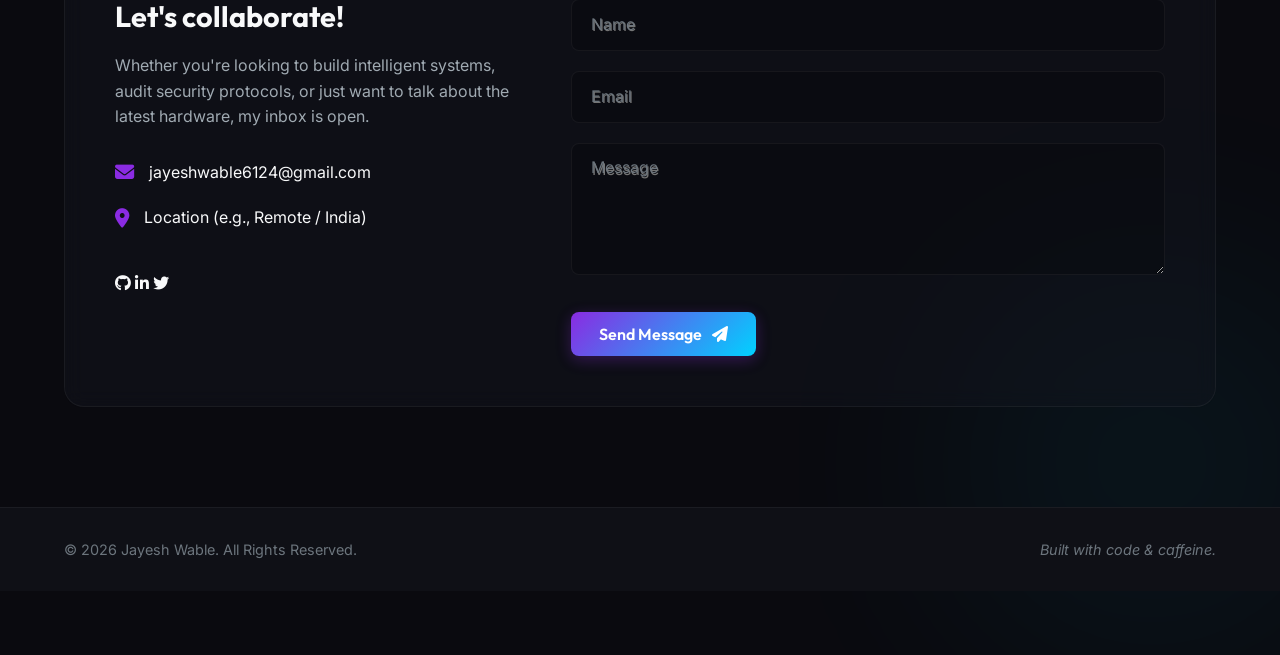
==== commit 3d66092e: "Update contact email address" ====
--- a/index.html
+++ b/index.html
@@ -238,7 +238,7 @@
                 <div class="contact-details">
                     <div class="contact-item">
                         <i class="fa-solid fa-envelope"></i>
-                        <span>jayesh.wable@example.com</span>
+                        <span>jayeshwable6124@gmail.com</span>
                     </div>
                     <div class="contact-item">
                         <i class="fa-solid fa-location-dot"></i>
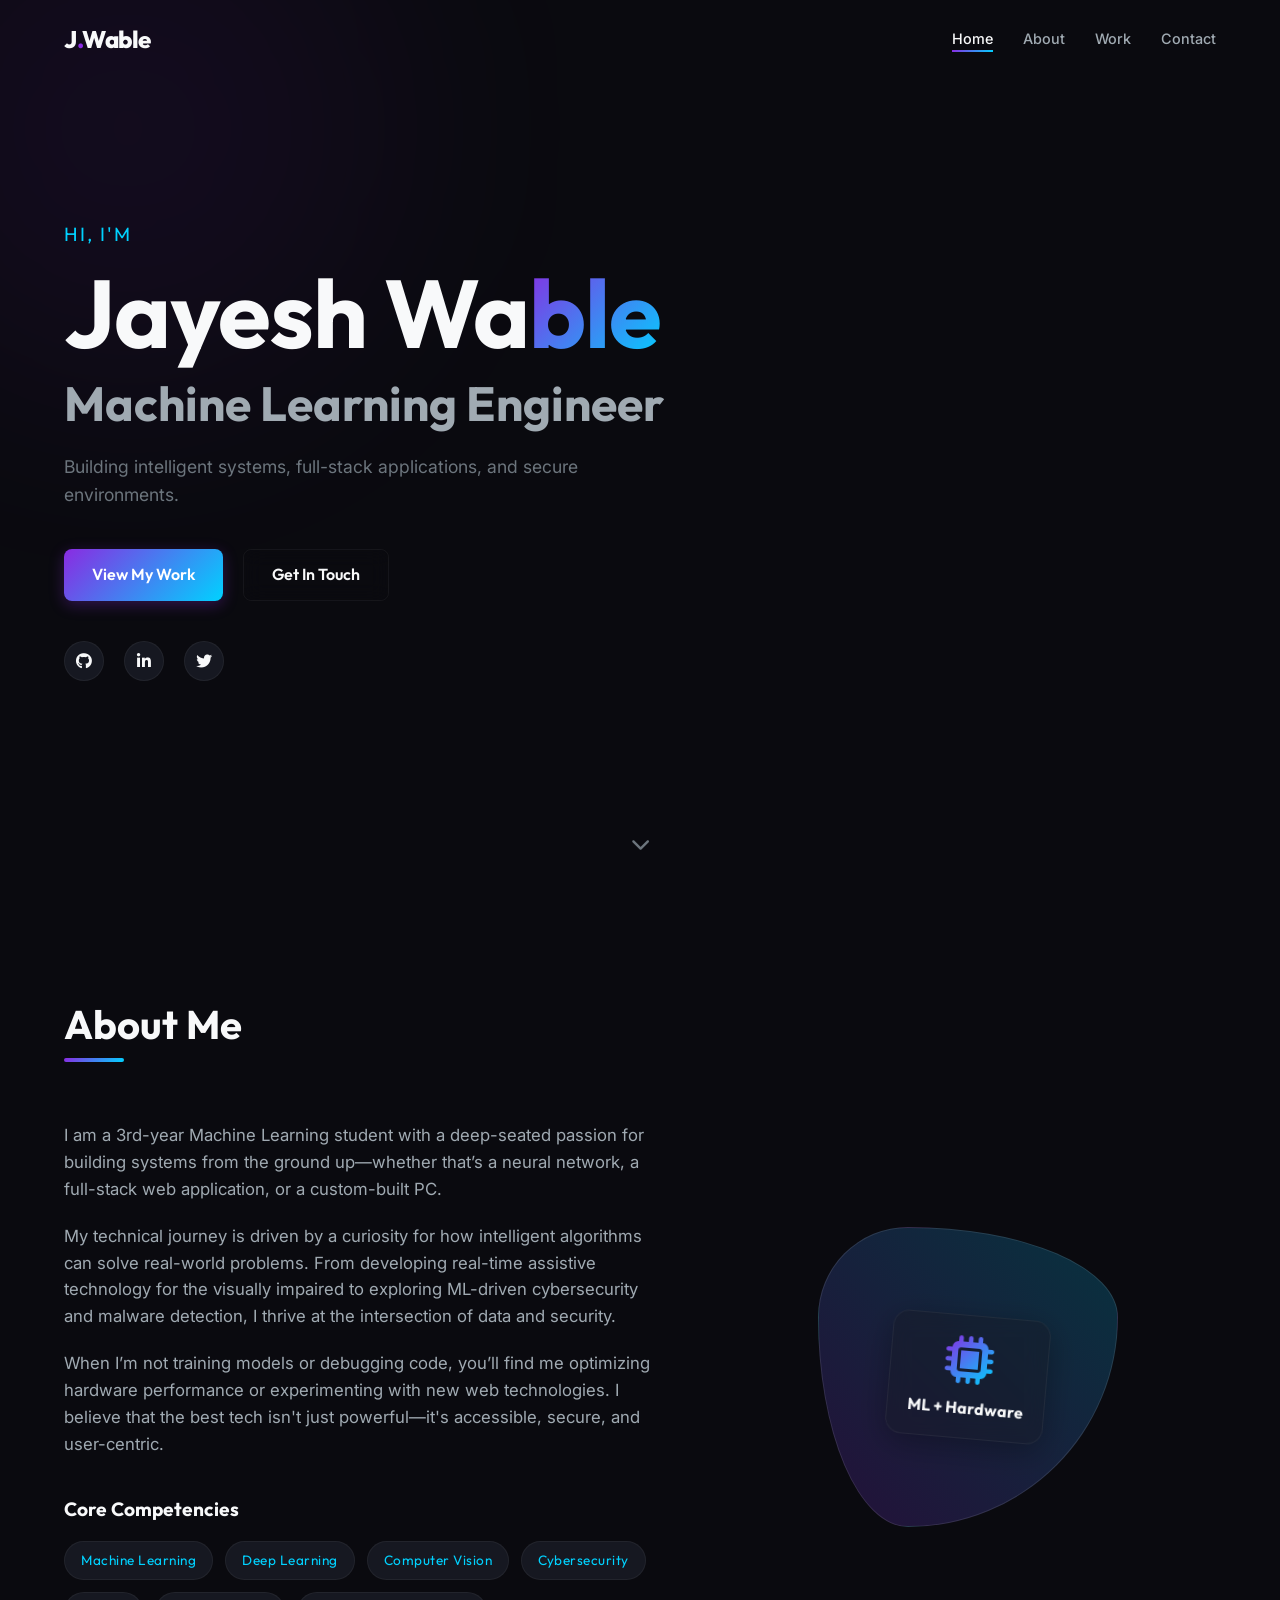
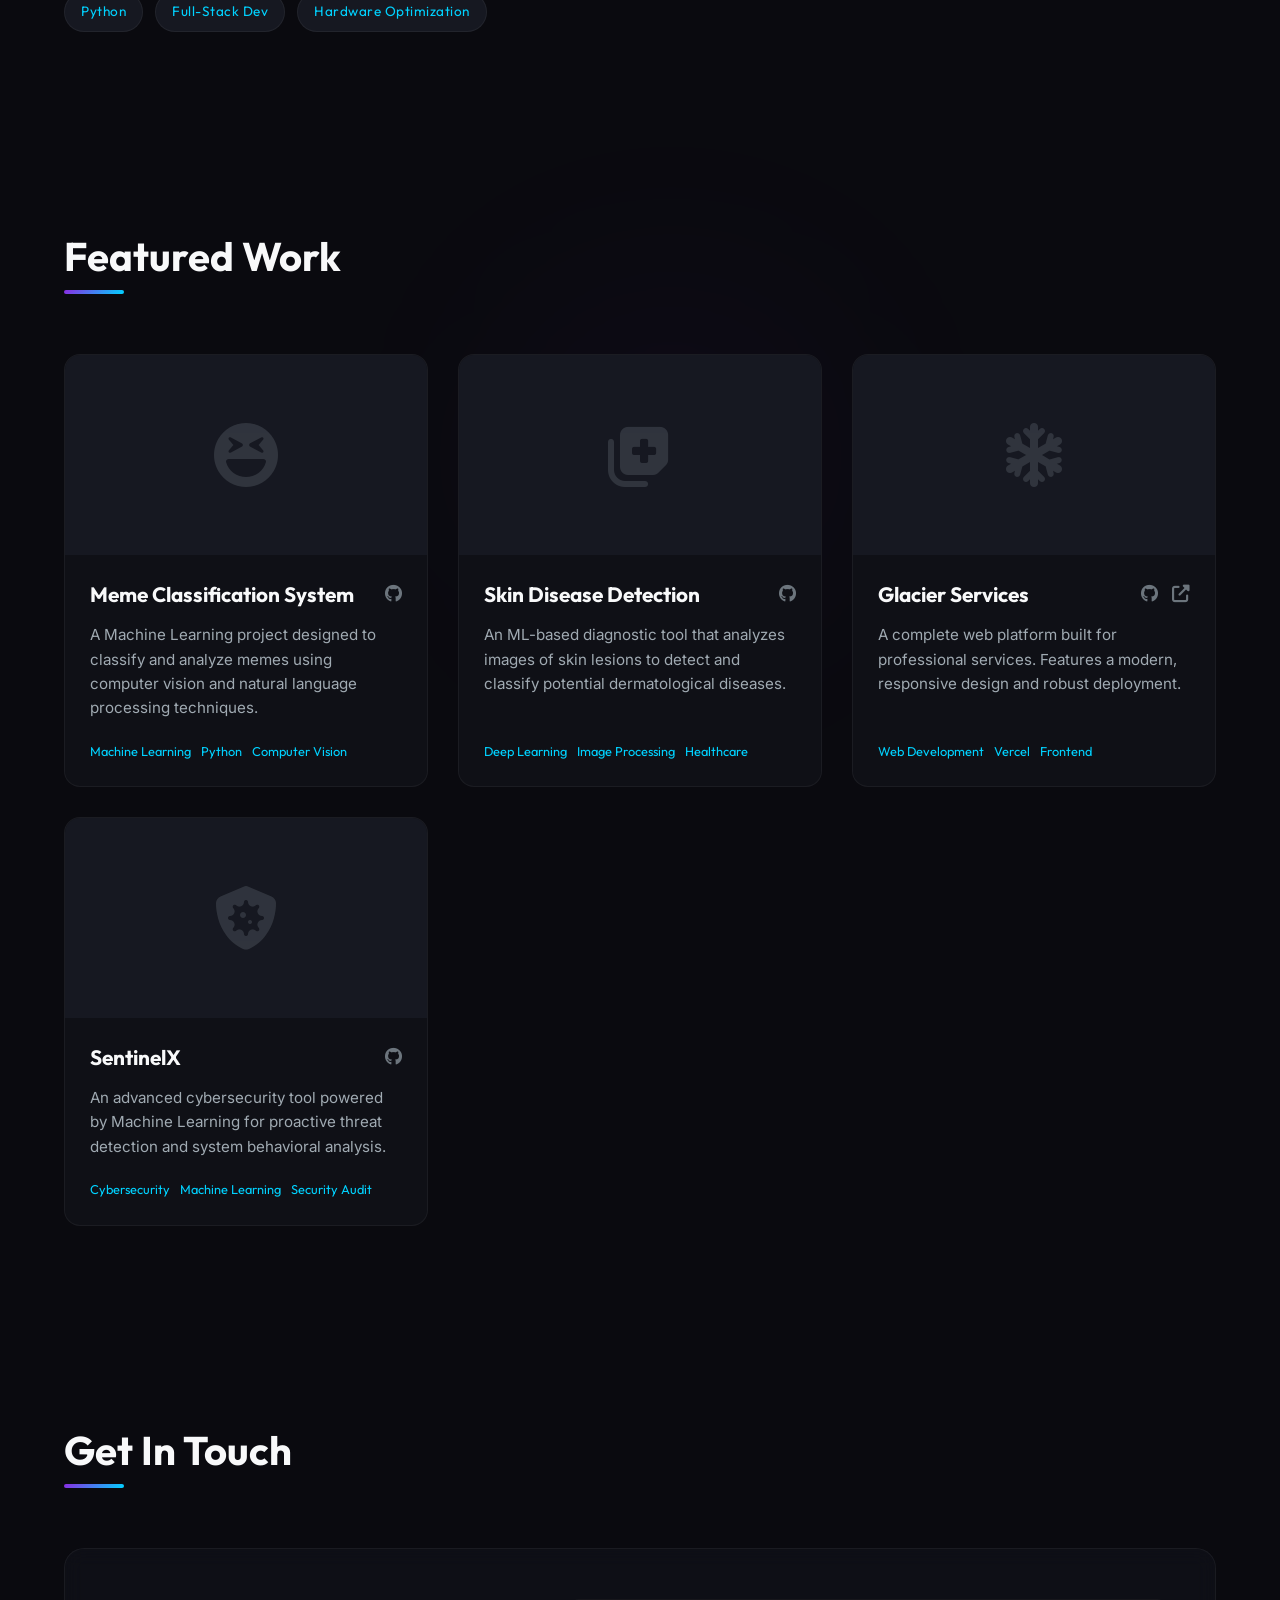
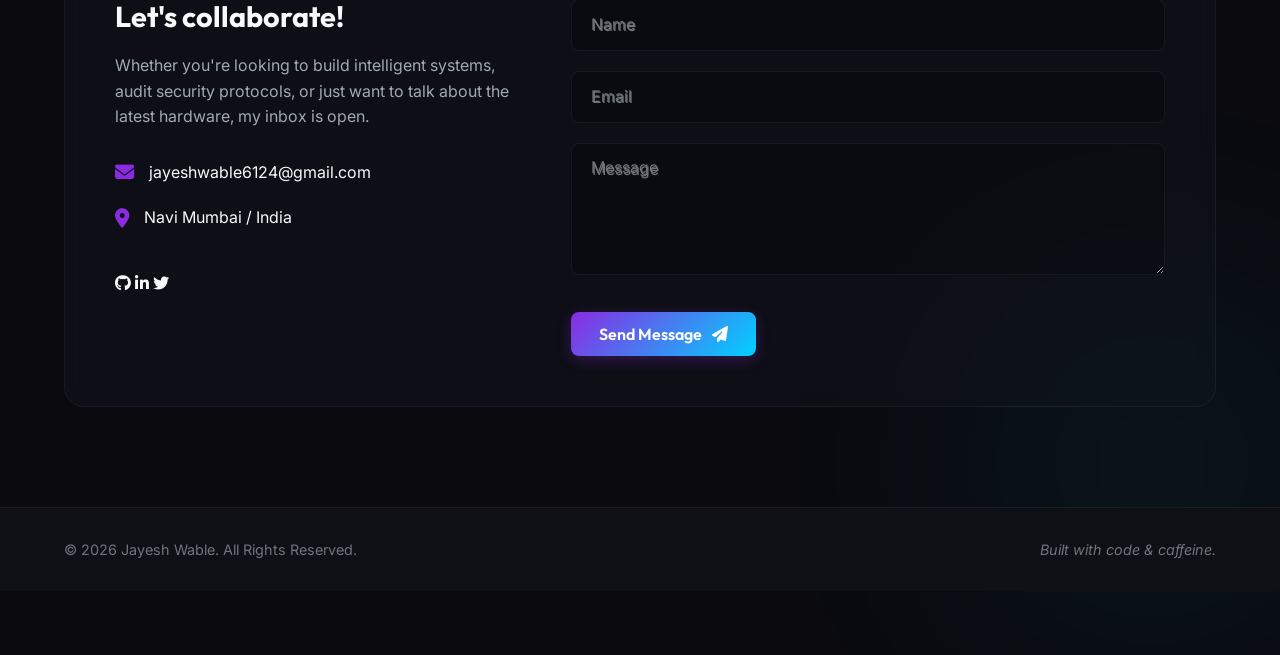
==== commit 26cd1ace: "Update location to Navi Mumbai" ====
--- a/index.html
+++ b/index.html
@@ -242,7 +242,7 @@
                     </div>
                     <div class="contact-item">
                         <i class="fa-solid fa-location-dot"></i>
-                        <span>Location (e.g., Remote / India)</span>
+                        <span>Navi Mumbai / India</span>
                     </div>
                 </div>
 
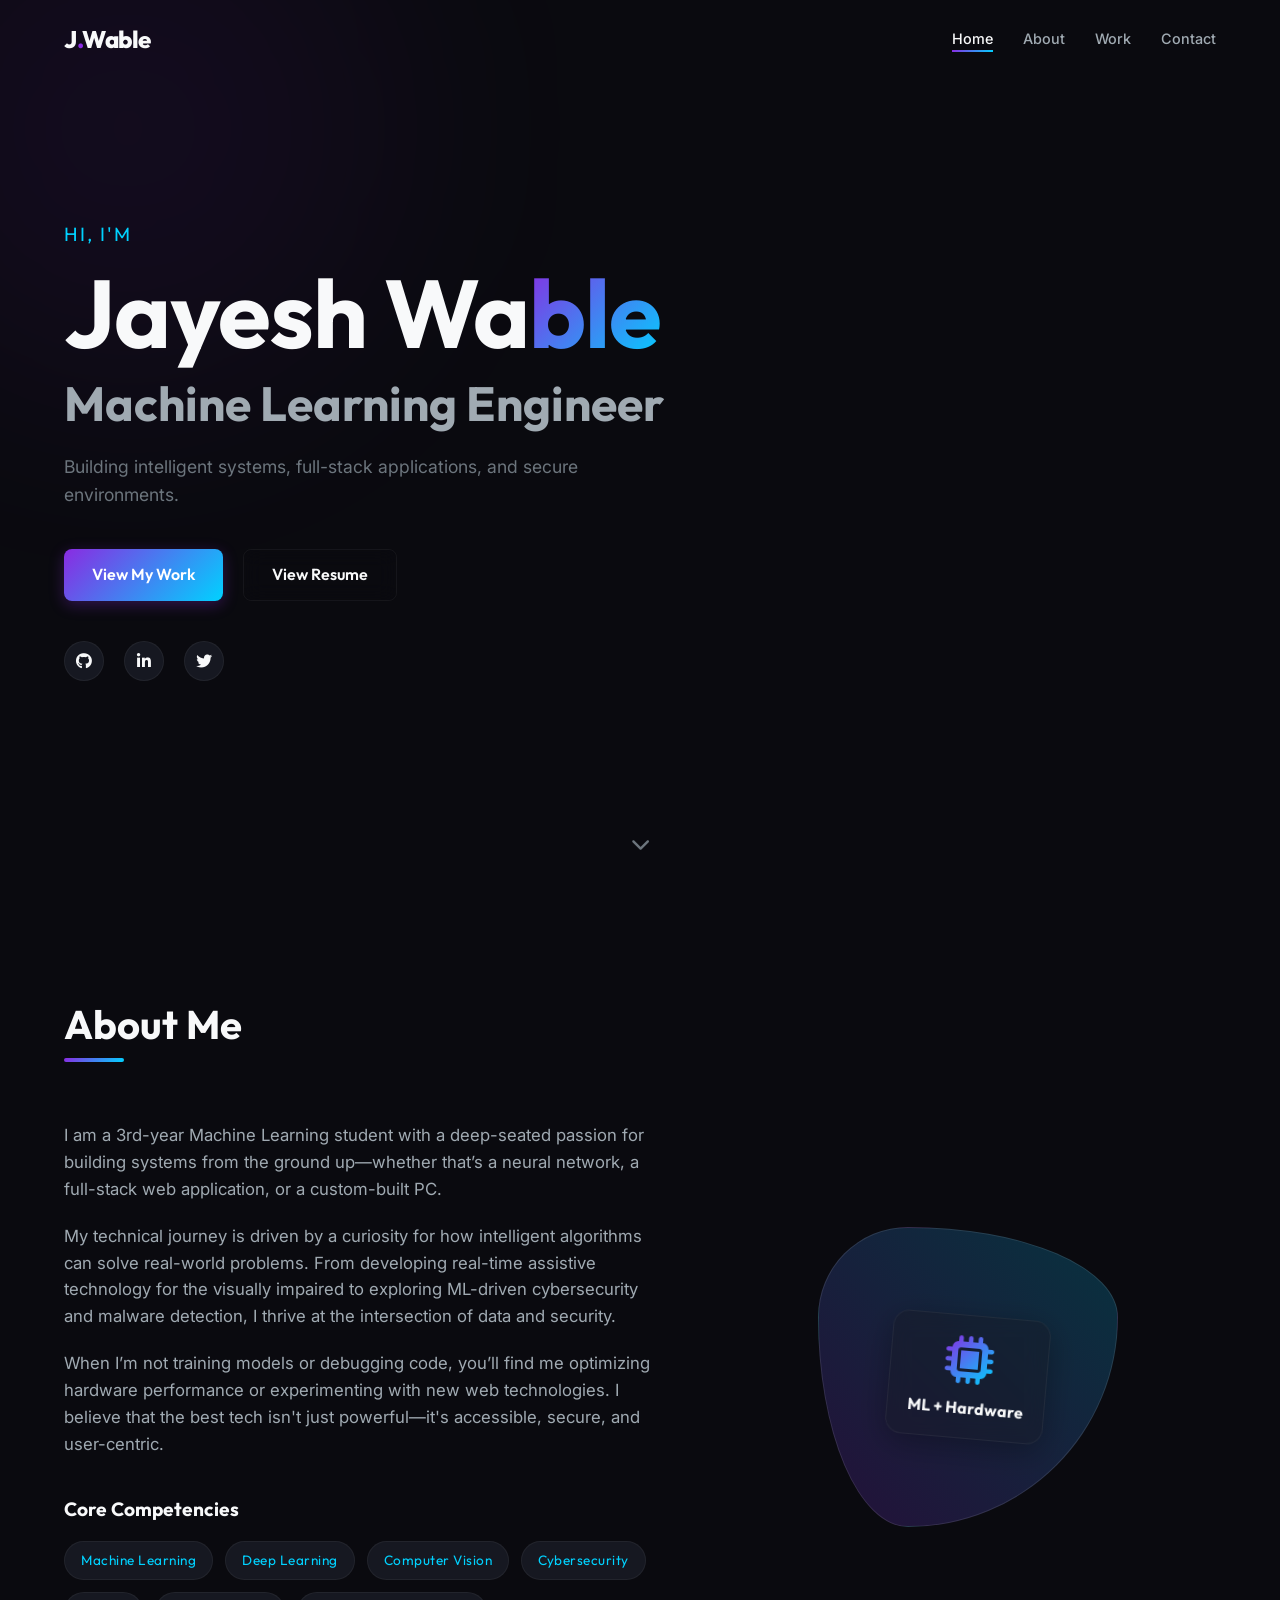
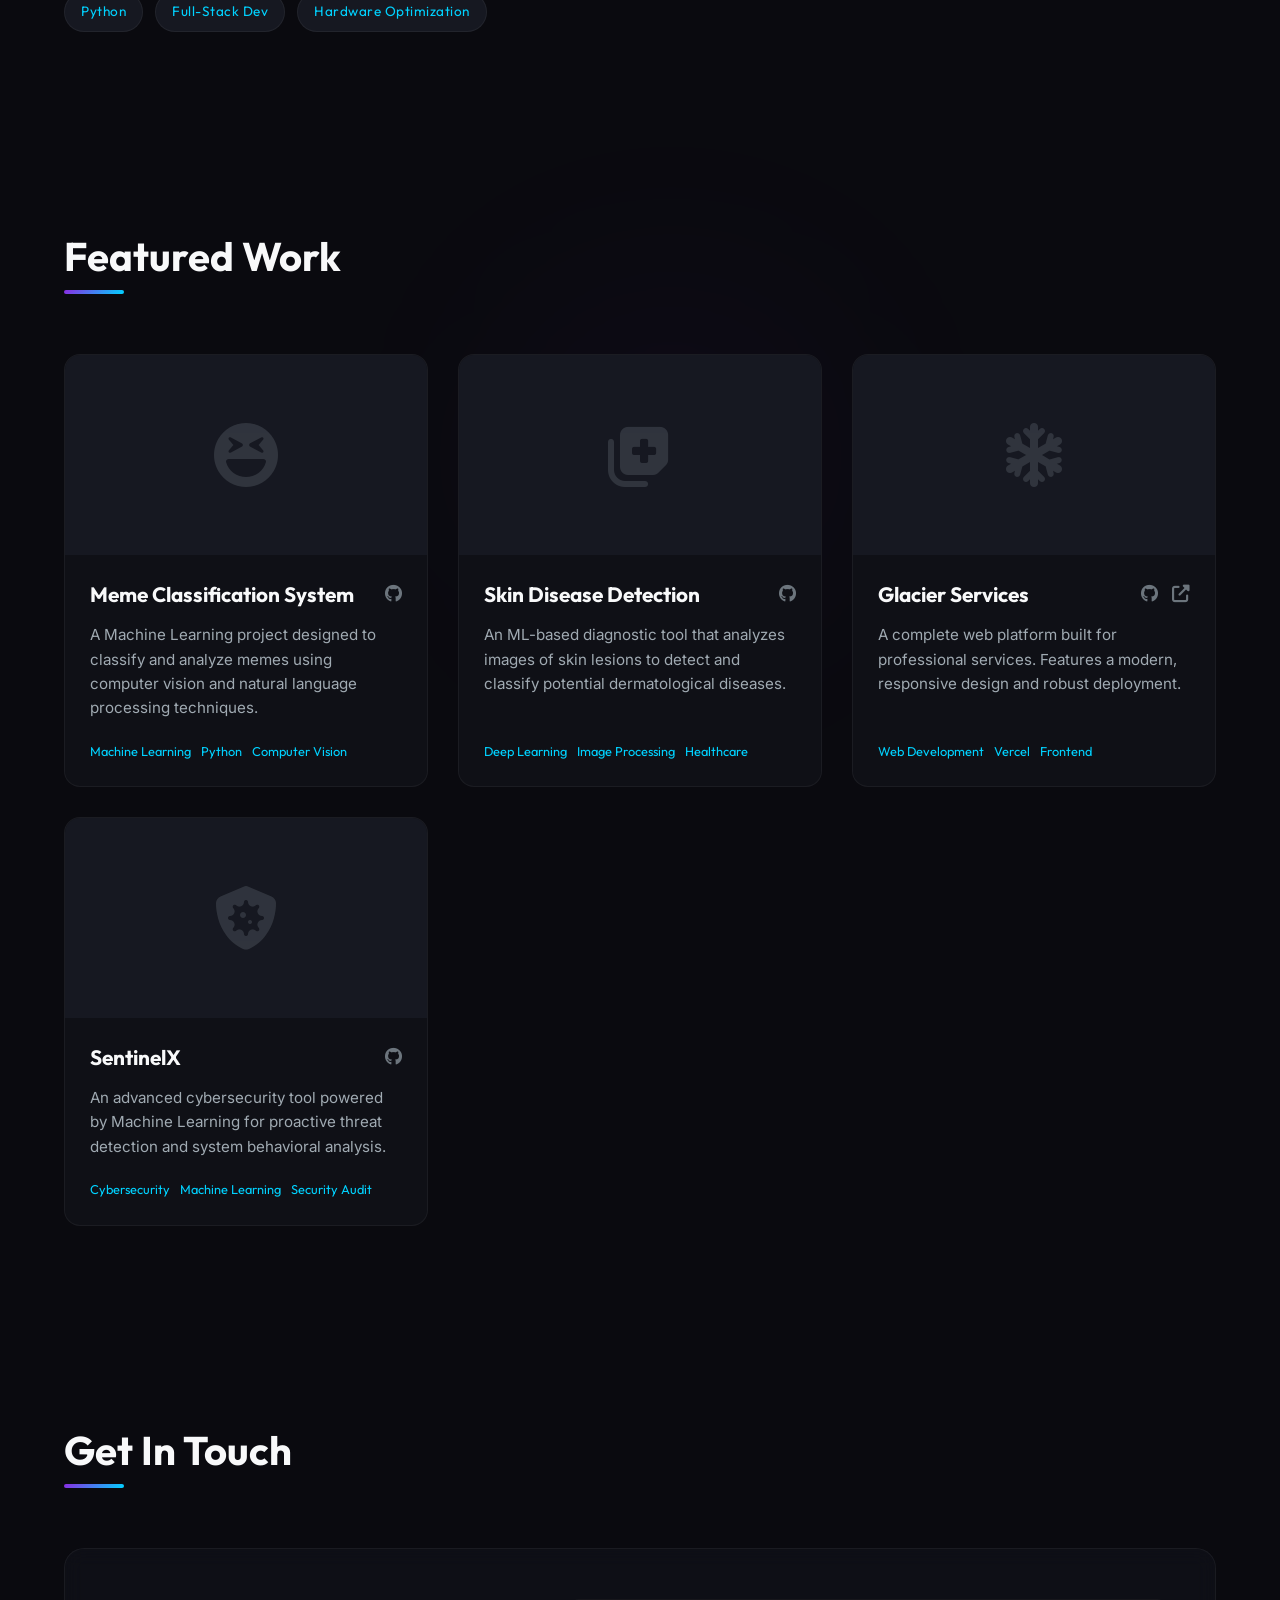
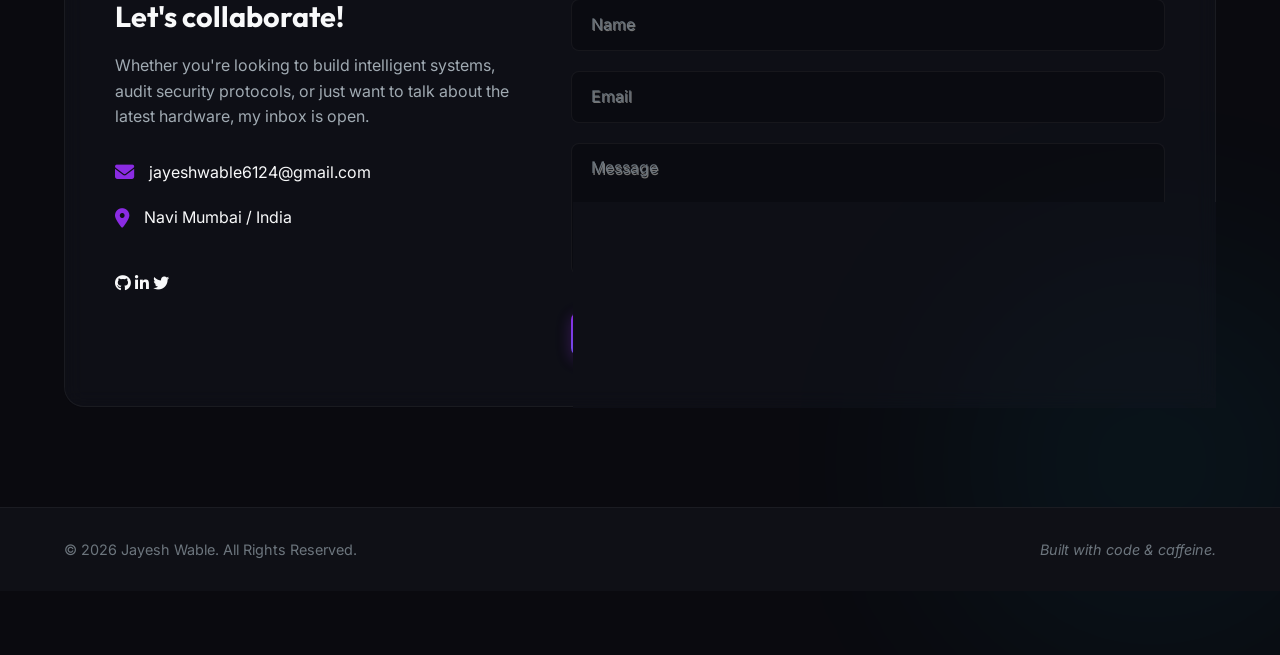
==== commit c5f2f4e3: "Add distinct, web-based resume page" ====
--- a/index.html
+++ b/index.html
@@ -57,7 +57,7 @@
             <p class="hero-subtext">Building intelligent systems, full-stack applications, and secure environments.</p>
             <div class="cta-buttons">
                 <a href="#projects" class="btn primary-btn">View My Work</a>
-                <a href="#contact" class="btn secondary-btn">Get In Touch</a>
+                <a href="resume.html" class="btn secondary-btn">View Resume</a>
             </div>
             <div class="social-links-hero">
                 <a href="https://github.com/jayesh-oss" target="_blank" aria-label="Github"><i
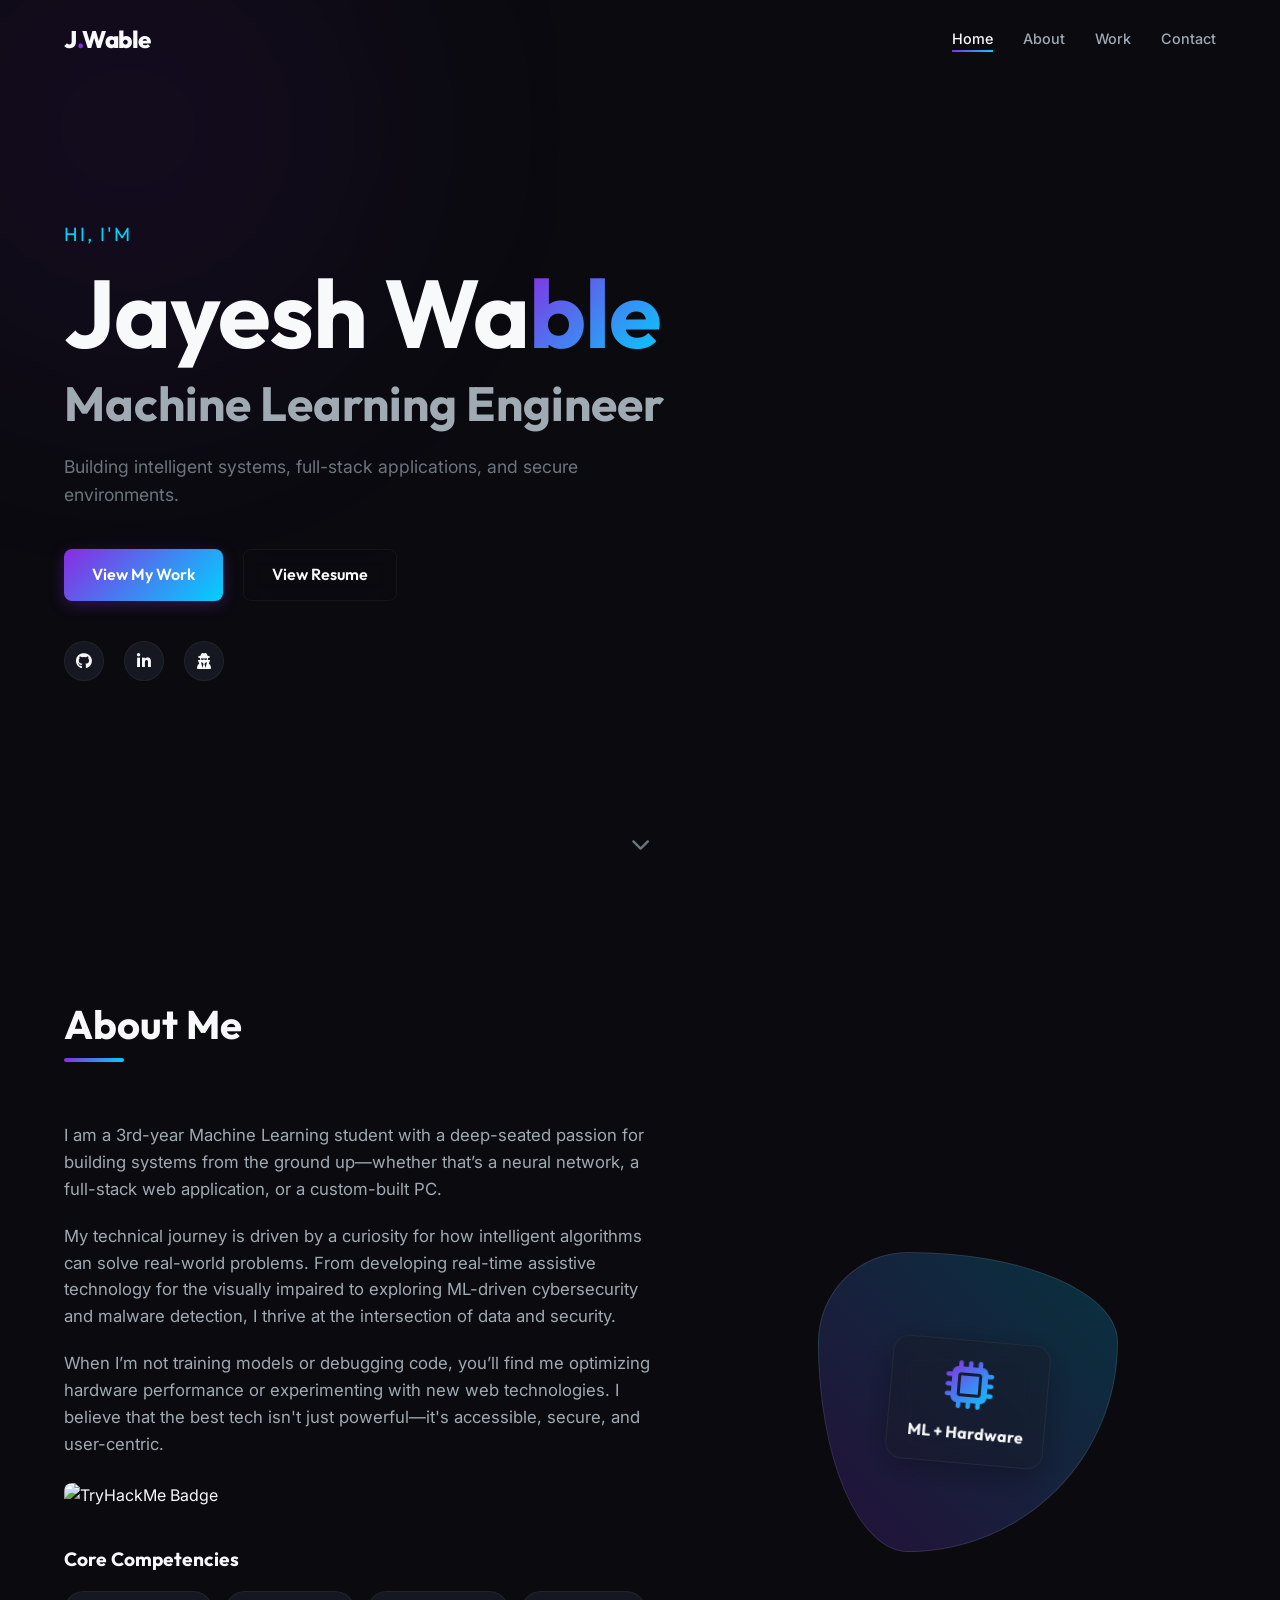
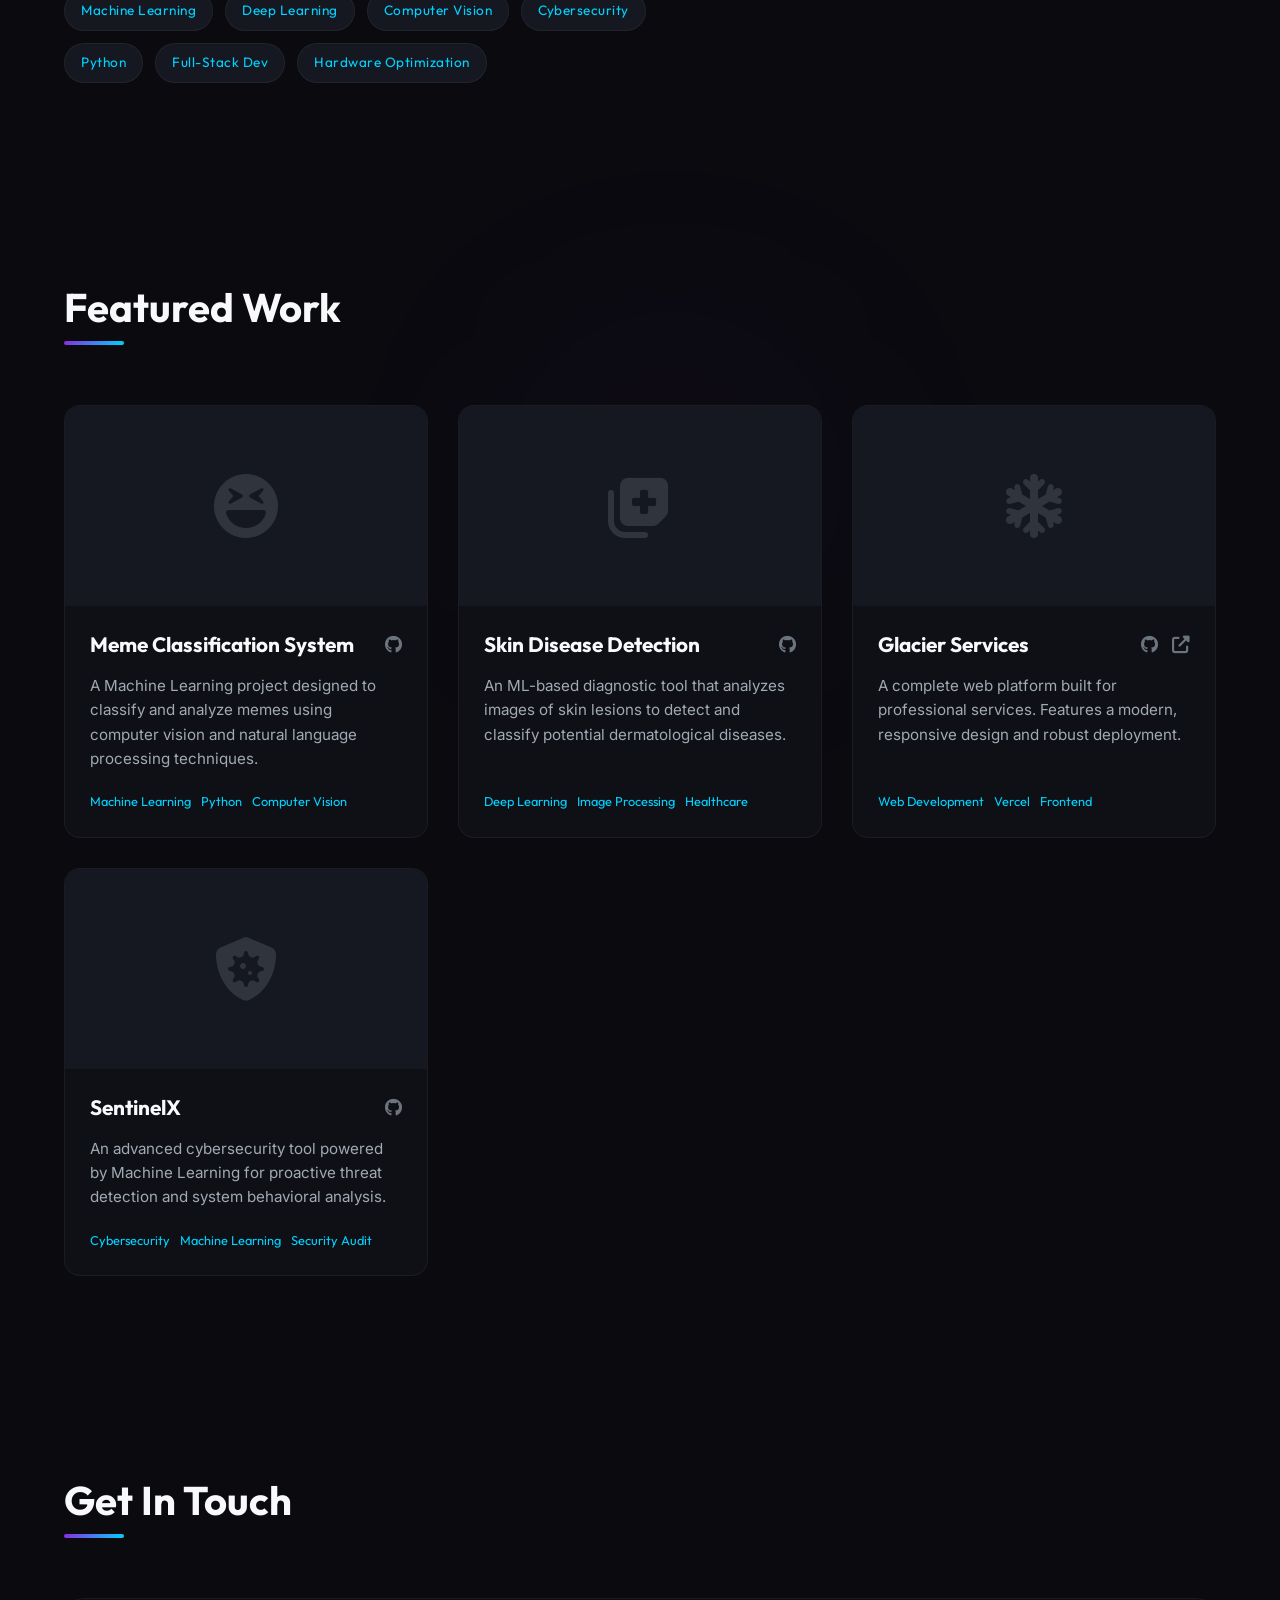
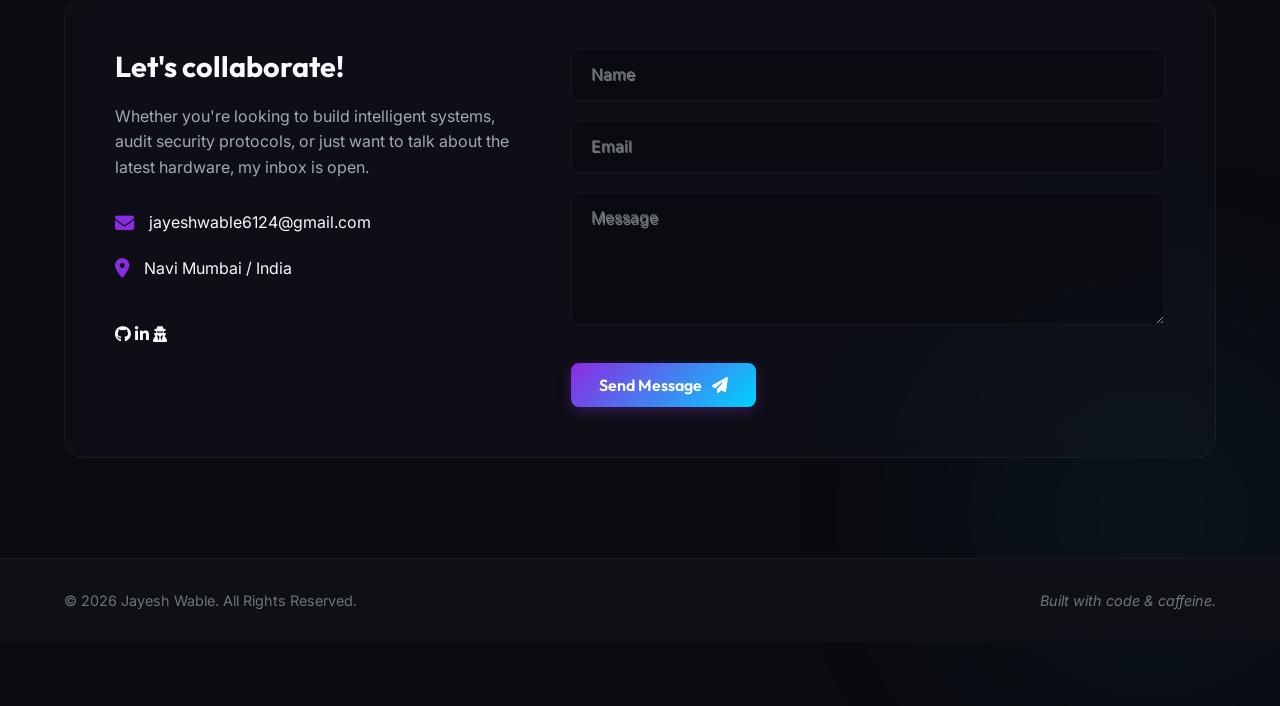
==== commit 49a558f8: "Add TryHackMe badge and links" ====
--- a/index.html
+++ b/index.html
@@ -64,7 +64,7 @@
                         class="fab fa-github"></i></a>
                 <a href="https://in.linkedin.com/in/jayesh-wable-937a62315" target="_blank" aria-label="LinkedIn"><i
                         class="fab fa-linkedin-in"></i></a>
-                <a href="#" target="_blank" aria-label="Twitter"><i class="fab fa-twitter"></i></a>
+                <a href="https://tryhackme.com/p/shanks06" target="_blank" aria-label="TryHackMe"><i class="fa-solid fa-user-secret"></i></a>
             </div>
         </div>
         <div class="scroll-indicator">
@@ -93,6 +93,12 @@
                     experimenting with new web technologies. I believe that the best tech isn't just powerful—it's
                     accessible, secure, and user-centric.</p>
 
+                <div style="margin-top: 25px; margin-bottom: 10px;">
+                    <a href="https://tryhackme.com/p/shanks06" target="_blank" aria-label="TryHackMe Badge">
+                        <img src="https://tryhackme-badges.s3.amazonaws.com/shanks06.png" alt="TryHackMe Badge" style="max-width: 100%; height: auto; border-radius: 8px;">
+                    </a>
+                </div>
+
                 <div class="tech-stack">
                     <h3>Core Competencies</h3>
                     <div class="skills-container">
@@ -251,7 +257,7 @@
                             class="fab fa-github"></i></a>
                     <a href="https://in.linkedin.com/in/jayesh-wable-937a62315" target="_blank" aria-label="LinkedIn"><i
                             class="fab fa-linkedin-in"></i></a>
-                    <a href="#" target="_blank" aria-label="Twitter"><i class="fab fa-twitter"></i></a>
+                    <a href="https://tryhackme.com/p/shanks06" target="_blank" aria-label="TryHackMe"><i class="fa-solid fa-user-secret"></i></a>
                 </div>
             </div>
 
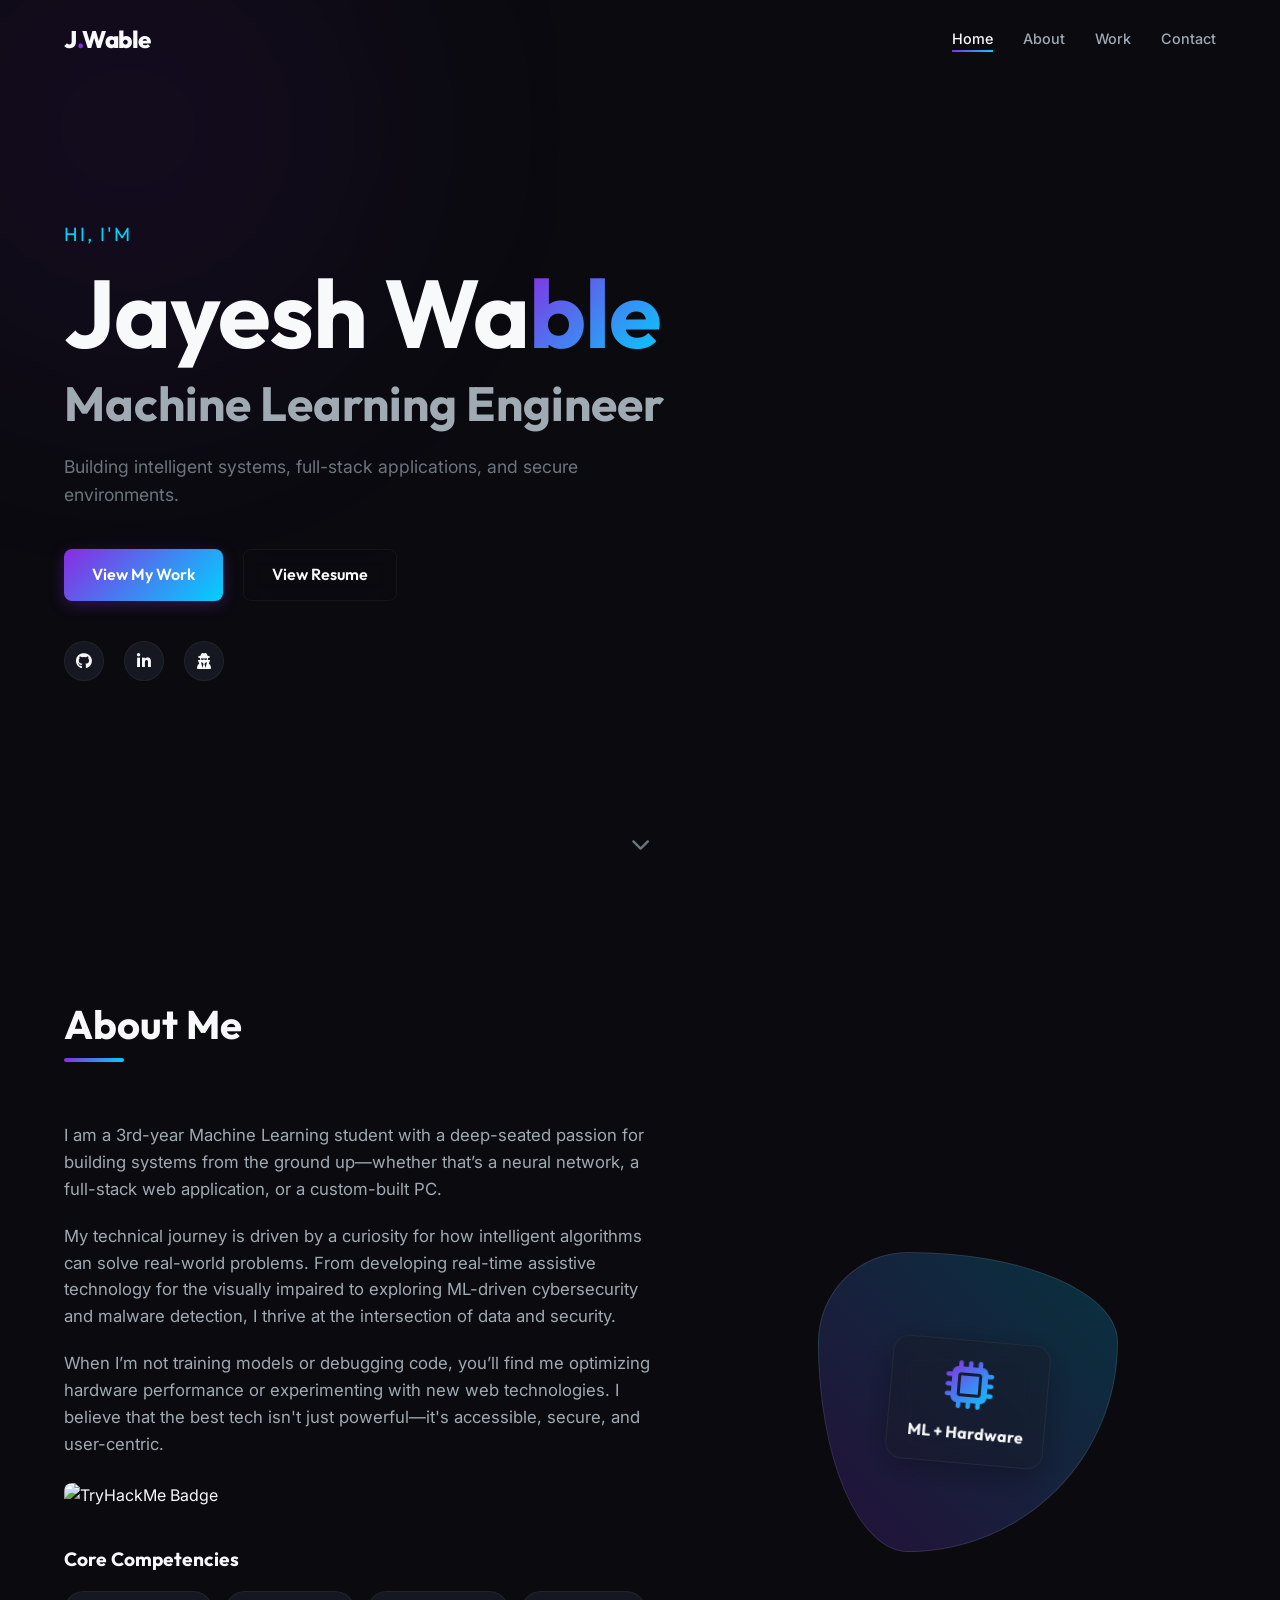
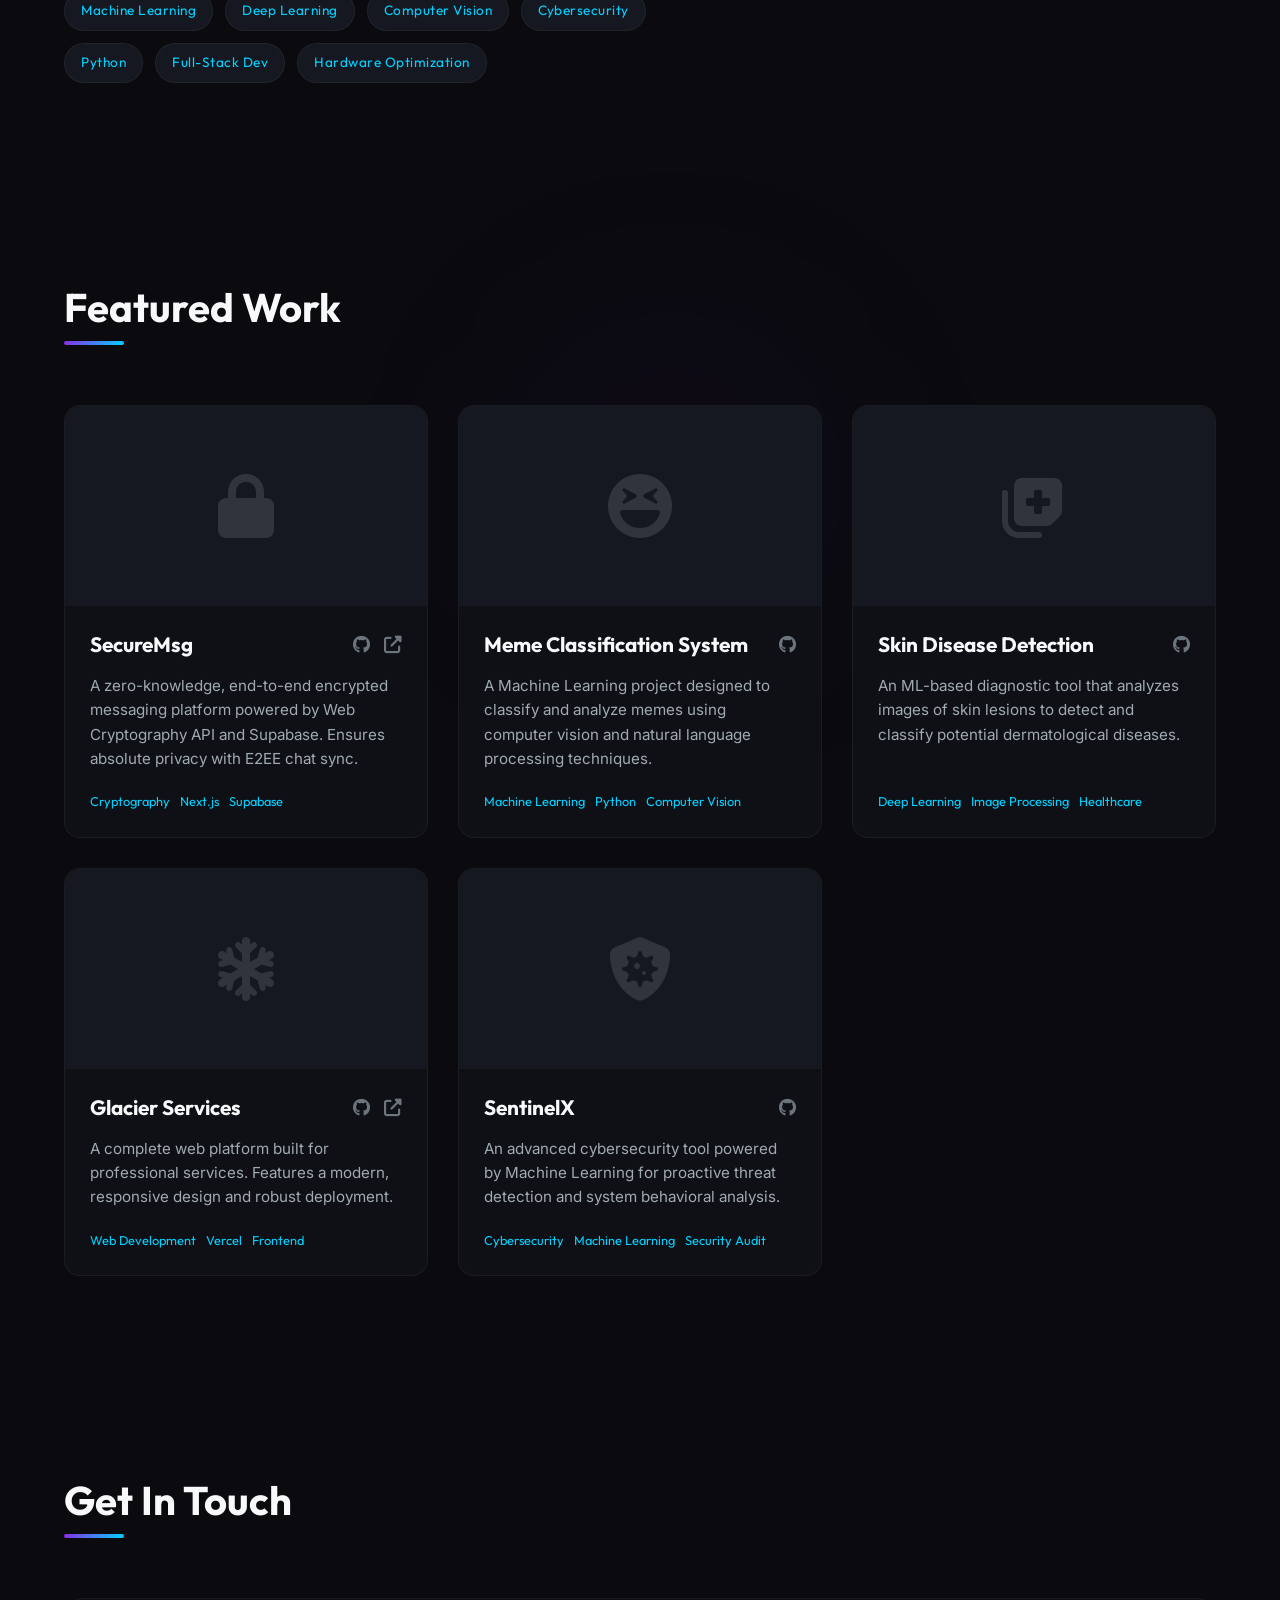
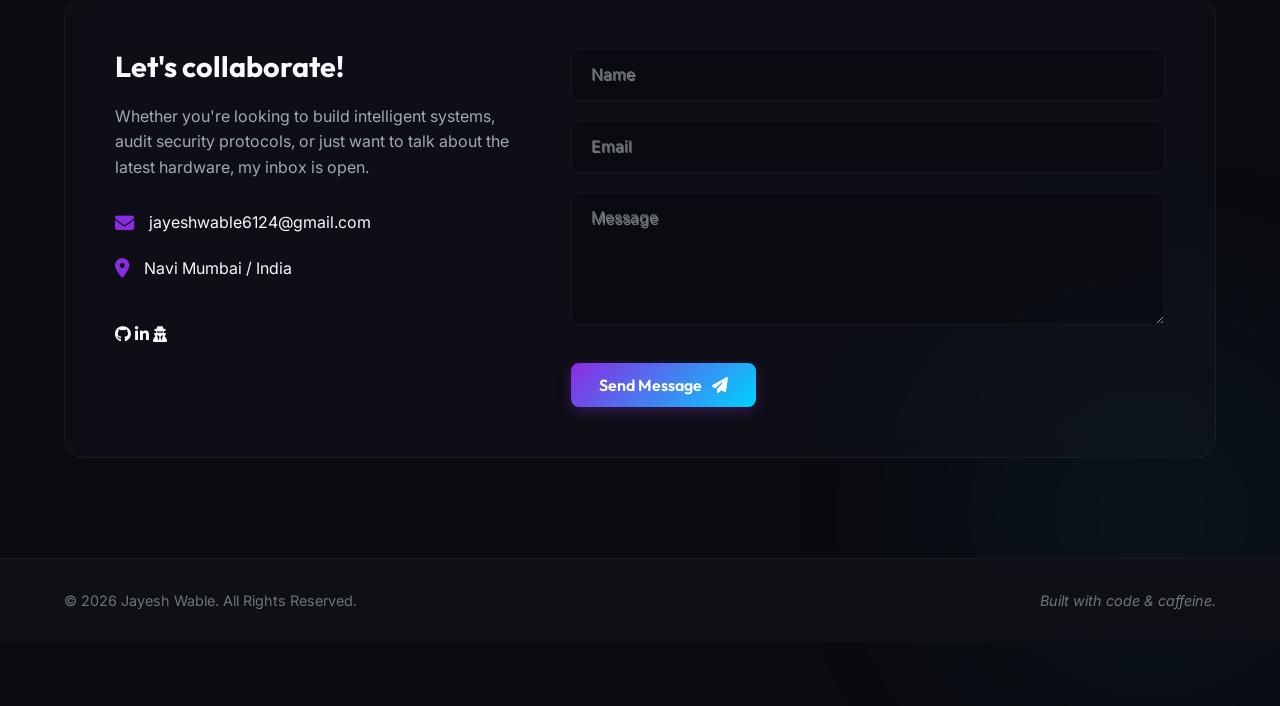
==== commit a1fd73d7: "Add SecureMsg project to portfolio landing page and resume" ====
--- a/index.html
+++ b/index.html
@@ -132,6 +132,30 @@
         </div>
 
         <div class="project-grid">
+            <!-- Project: SecureMsg -->
+            <div class="project-card">
+                <div class="project-img placeholder-img">
+                    <i class="fa-solid fa-lock"></i>
+                </div>
+                <div class="project-info">
+                    <div class="project-header">
+                        <h3>SecureMsg</h3>
+                        <div class="project-links">
+                            <a href="https://github.com/jayesh-oss/secure-msg-app" target="_blank"
+                                aria-label="GitHub Repository"><i class="fab fa-github"></i></a>
+                            <a href="https://secure-msg-app.vercel.app/" target="_blank" aria-label="Live Demo"><i
+                                    class="fas fa-external-link-alt"></i></a>
+                        </div>
+                    </div>
+                    <p class="project-desc">A zero-knowledge, end-to-end encrypted messaging platform powered by Web Cryptography API and Supabase. Ensures absolute privacy with E2EE chat sync.</p>
+                    <div class="project-tech">
+                        <span>Cryptography</span>
+                        <span>Next.js</span>
+                        <span>Supabase</span>
+                    </div>
+                </div>
+            </div>
+
             <!-- Project 1: Meme Classification System -->
             <div class="project-card">
                 <div class="project-img placeholder-img">
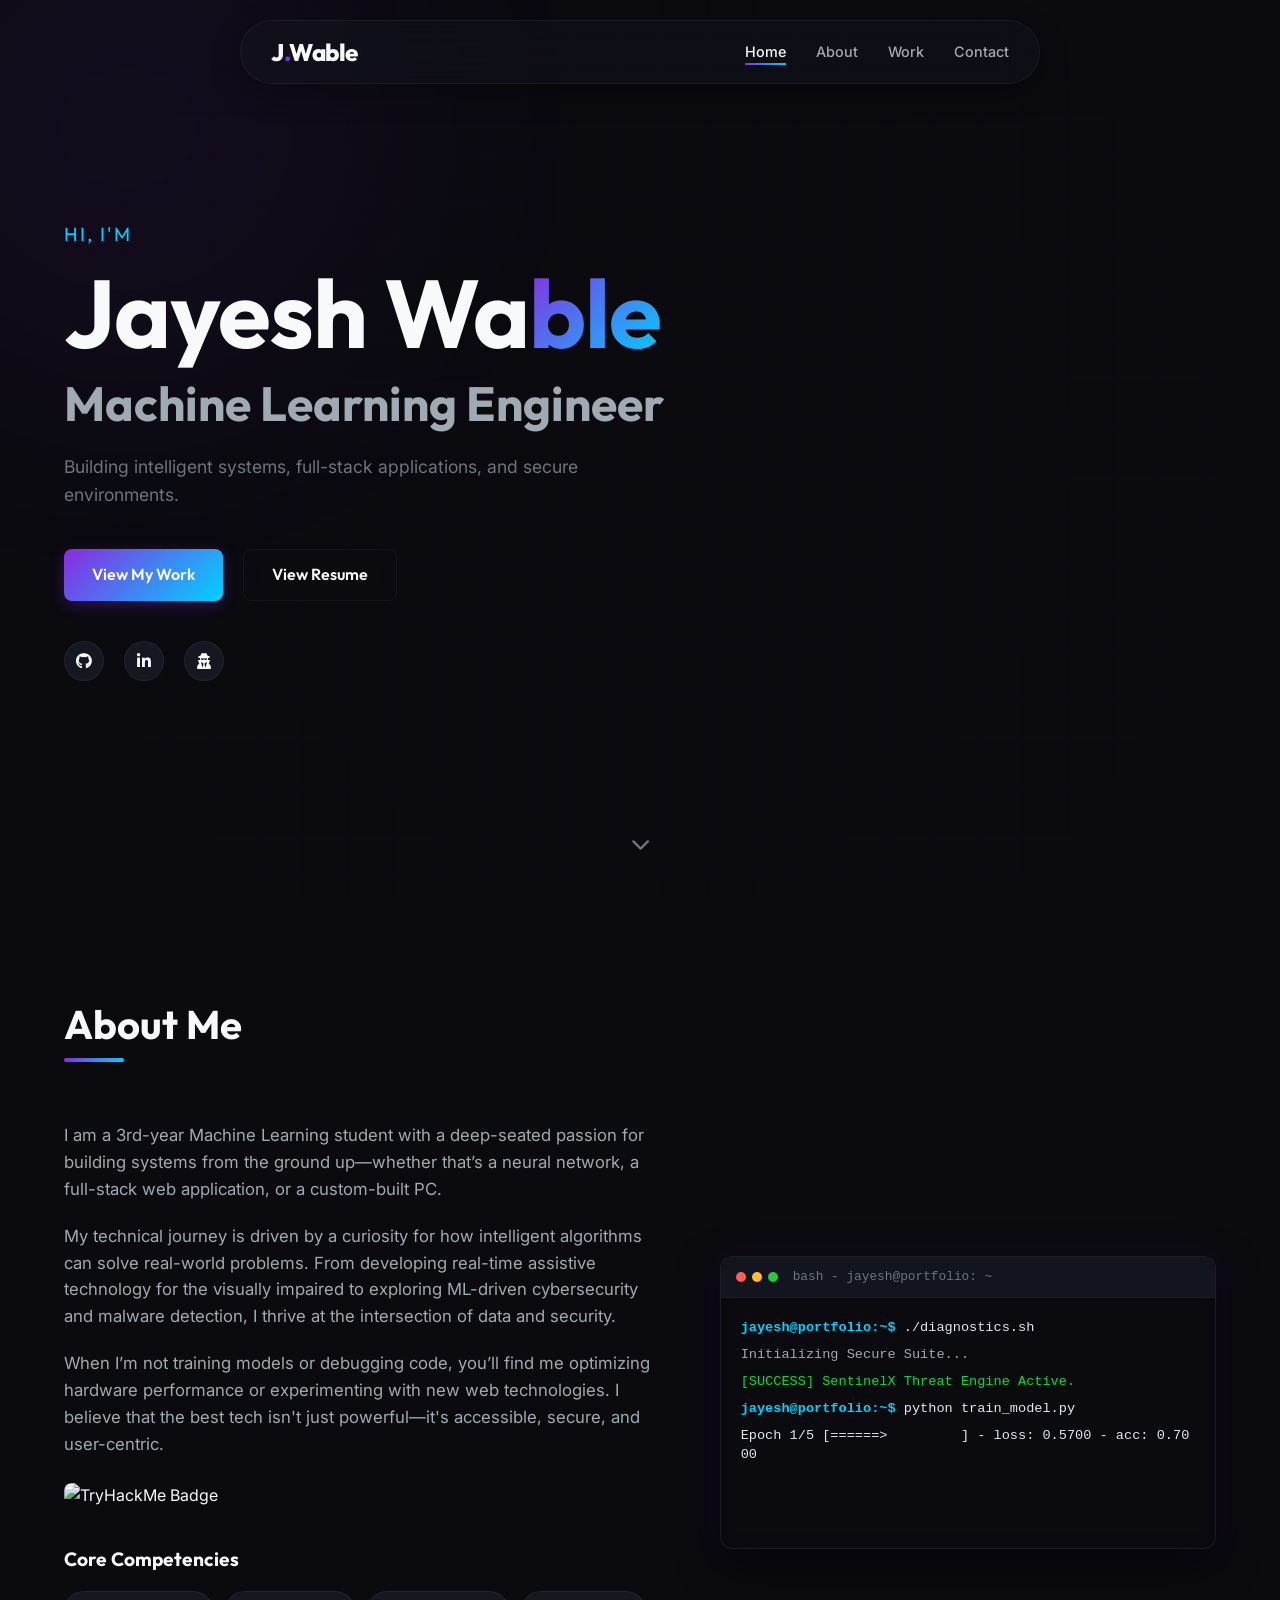
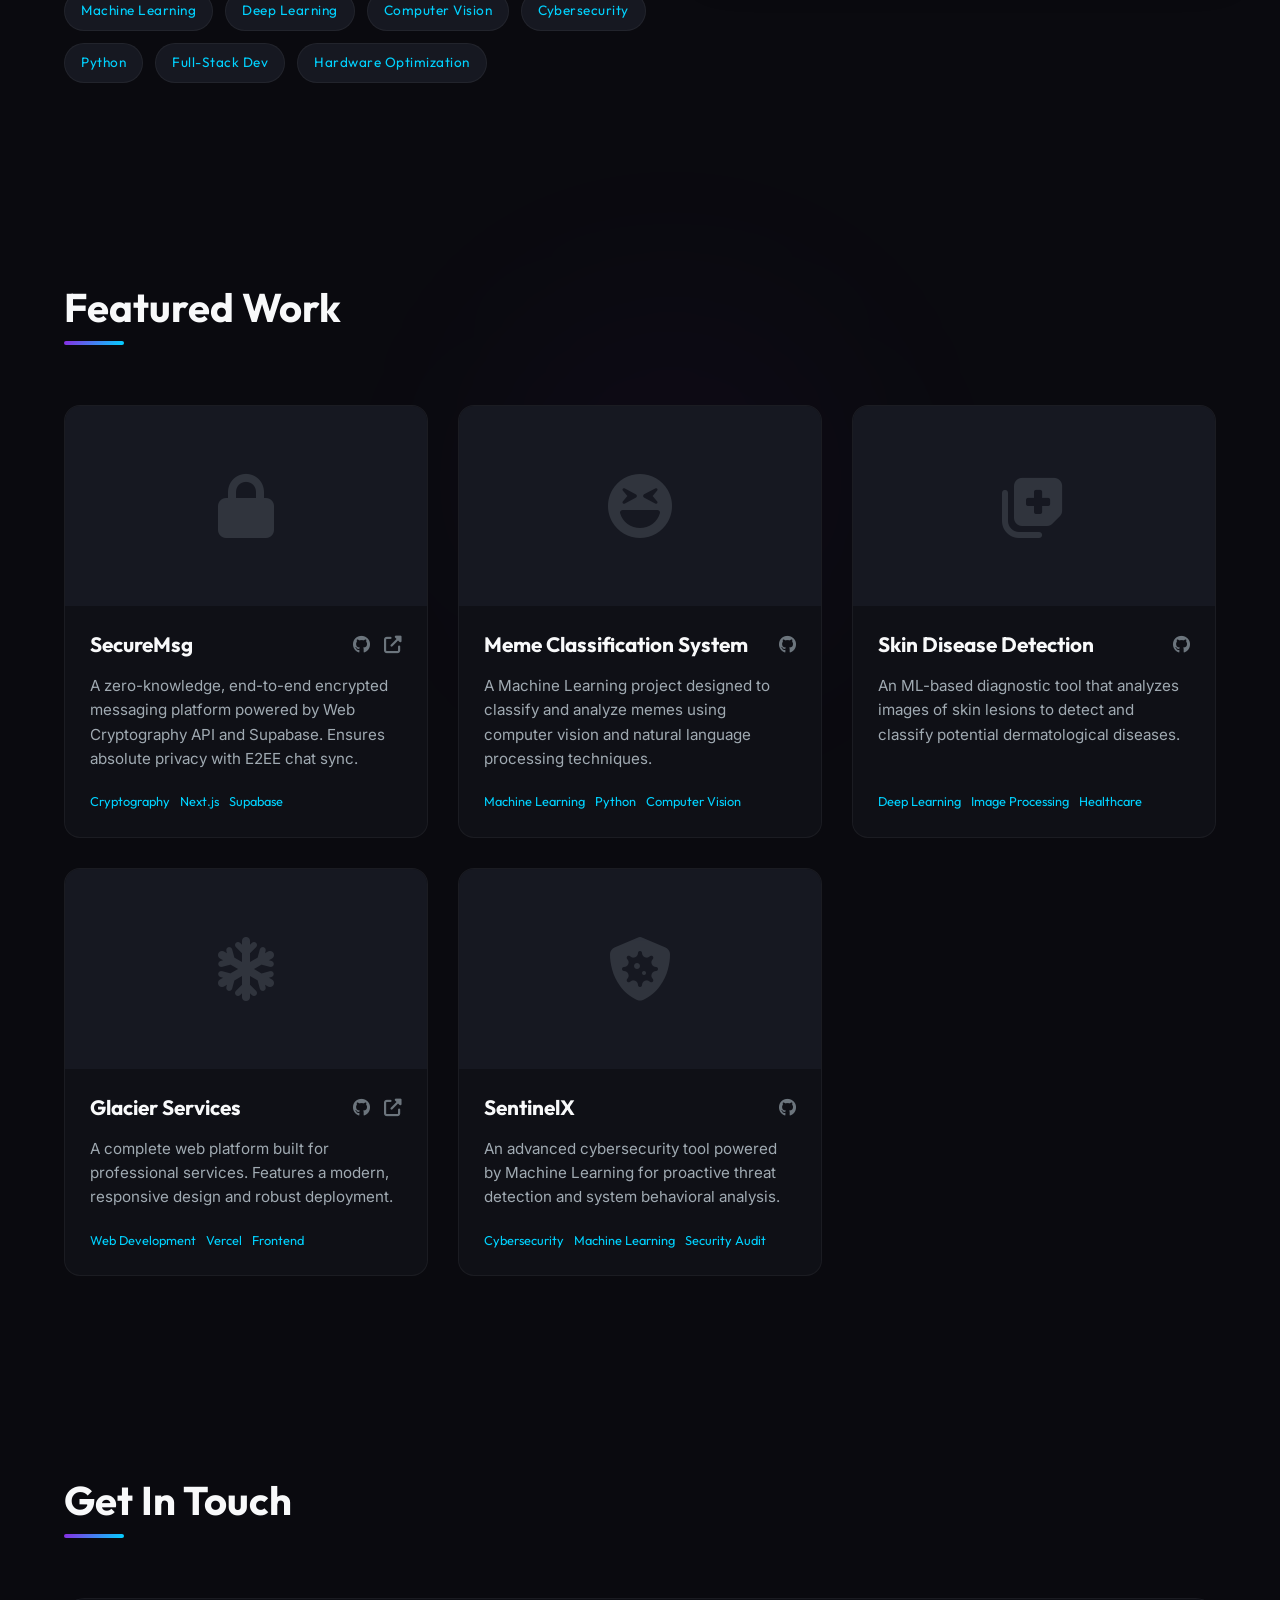
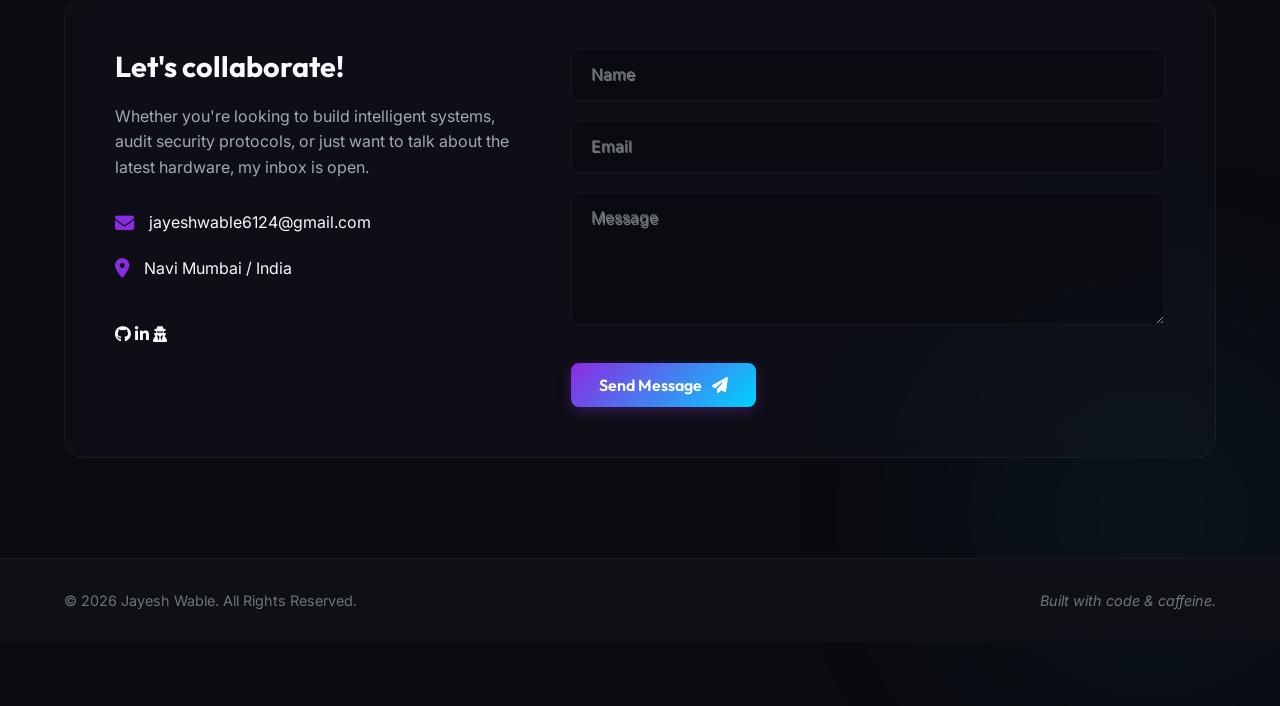
==== commit 50e1213c: "Implement visual portfolio upgrades: floating capsule navbar, ML code terminal widget, and neon proj" ====
--- a/index.html
+++ b/index.html
@@ -113,11 +113,21 @@
                 </div>
             </div>
             <div class="about-image-container">
-                <div class="abstract-shape">
-                    <!-- We'll use CSS to create a cool abstract shape instead of a portrait placeholder -->
-                    <div class="glass-card decorative-card">
-                        <i class="fa-solid fa-microchip"></i>
-                        <h4>ML + Hardware</h4>
+                <div class="terminal-widget">
+                    <div class="terminal-header">
+                        <div class="terminal-buttons">
+                            <span class="btn-dot close"></span>
+                            <span class="btn-dot minimize"></span>
+                            <span class="btn-dot expand"></span>
+                        </div>
+                        <div class="terminal-title">bash - jayesh@portfolio: ~</div>
+                    </div>
+                    <div class="terminal-body">
+                        <div class="terminal-line"><span class="prompt">jayesh@portfolio:~$</span> ./diagnostics.sh</div>
+                        <div class="terminal-line system-msg">Initializing Secure Suite...</div>
+                        <div class="terminal-line system-msg success-msg">[SUCCESS] SentinelX Threat Engine Active.</div>
+                        <div class="terminal-line"><span class="prompt">jayesh@portfolio:~$</span> python train_model.py</div>
+                        <div class="terminal-line" id="terminal-live-train">Epoch 1/5: Loading datasets...</div>
                     </div>
                 </div>
             </div>
--- a/css/styles.css
+++ b/css/styles.css
@@ -209,20 +209,28 @@
 */
 .navbar {
     position: fixed;
-    top: 0;
-    left: 0;
-    width: 100%;
-    padding: 20px 5%;
+    top: 20px;
+    left: 50%;
+    transform: translateX(-50%);
+    width: 90%;
+    max-width: 800px;
+    padding: 12px 30px;
+    border-radius: 50px;
+    background: rgba(22, 24, 33, 0.4);
+    backdrop-filter: blur(20px);
+    -webkit-backdrop-filter: blur(20px);
+    border: 1px solid var(--glass-border);
+    box-shadow: 0 10px 30px rgba(0, 0, 0, 0.25);
     z-index: 1000;
     transition: all var(--transition-base);
 }
 
 .navbar.scrolled {
-    background: rgba(10, 10, 15, 0.85);
-    backdrop-filter: blur(16px);
-    -webkit-backdrop-filter: blur(16px);
-    border-bottom: 1px solid var(--glass-border);
-    padding: 15px 5%;
+    top: 10px;
+    background: rgba(10, 10, 15, 0.8);
+    border-color: rgba(138, 43, 226, 0.2);
+    box-shadow: 0 15px 35px rgba(138, 43, 226, 0.15);
+    padding: 8px 30px;
 }
 
 .nav-content {
@@ -305,6 +313,24 @@
     max-width: 1400px;
     margin: 0 auto;
     position: relative;
+}
+
+.hero::before {
+    content: '';
+    position: absolute;
+    top: 0;
+    left: 0;
+    width: 100%;
+    height: 100%;
+    background-image: 
+        linear-gradient(rgba(138, 43, 226, 0.03) 1px, transparent 1px),
+        linear-gradient(90deg, rgba(138, 43, 226, 0.03) 1px, transparent 1px);
+    background-size: 45px 45px;
+    background-position: center;
+    mask-image: radial-gradient(circle at center, black 30%, transparent 80%);
+    -webkit-mask-image: radial-gradient(circle at center, black 30%, transparent 80%);
+    pointer-events: none;
+    z-index: 1;
 }
 
 .hero-content {
@@ -513,12 +539,30 @@
     height: 100%;
     display: flex;
     flex-direction: column;
+    position: relative;
+    z-index: 1;
+}
+
+.project-card::before {
+    content: '';
+    position: absolute;
+    inset: -1px;
+    border-radius: 16px;
+    background: linear-gradient(135deg, var(--accent-primary), var(--accent-secondary));
+    z-index: -1;
+    opacity: 0;
+    transition: opacity var(--transition-base);
+}
+
+.project-card:hover::before {
+    opacity: 0.3;
 }
 
 .project-card:hover {
     transform: translateY(-10px);
     border-color: rgba(138, 43, 226, 0.3);
-    box-shadow: 0 10px 30px rgba(0, 0, 0, 0.5);
+    box-shadow: 0 15px 35px rgba(138, 43, 226, 0.2), 
+                0 0 25px rgba(0, 210, 255, 0.15);
 }
 
 .project-img {
@@ -805,3 +849,96 @@
         gap: 15px;
     }
 }
+
+/* 
+=====================================================
+   TERMINAL WIDGET 
+===================================================== 
+*/
+.terminal-widget {
+    width: 100%;
+    max-width: 500px;
+    background: rgba(10, 10, 15, 0.8);
+    border: 1px solid rgba(255, 255, 255, 0.08);
+    border-radius: 12px;
+    box-shadow: 0 15px 40px rgba(0, 0, 0, 0.5), 
+                0 0 30px rgba(138, 43, 226, 0.1);
+    font-family: 'Courier New', Courier, monospace;
+    overflow: hidden;
+    backdrop-filter: blur(10px);
+    -webkit-backdrop-filter: blur(10px);
+    transition: transform var(--transition-base), box-shadow var(--transition-base);
+}
+
+.terminal-widget:hover {
+    transform: translateY(-5px);
+    box-shadow: 0 20px 45px rgba(0, 0, 0, 0.6), 
+                0 0 40px rgba(0, 210, 255, 0.15);
+}
+
+.terminal-header {
+    background: rgba(22, 24, 33, 0.85);
+    padding: 10px 15px;
+    display: flex;
+    align-items: center;
+    border-bottom: 1px solid rgba(255, 255, 255, 0.05);
+}
+
+.terminal-buttons {
+    display: flex;
+    gap: 6px;
+    margin-right: 15px;
+}
+
+.btn-dot {
+    width: 10px;
+    height: 10px;
+    border-radius: 50%;
+    display: inline-block;
+}
+
+.btn-dot.close { background: #ff5f56; }
+.btn-dot.minimize { background: #ffbd2e; }
+.btn-dot.expand { background: #27c93f; }
+
+.terminal-title {
+    color: var(--text-muted);
+    font-size: 0.8rem;
+    font-weight: 500;
+}
+
+.terminal-body {
+    padding: 20px;
+    height: 250px;
+    display: flex;
+    flex-direction: column;
+    gap: 8px;
+    font-size: 0.85rem;
+    color: #e2e8f0;
+    overflow-y: auto;
+    text-align: left;
+}
+
+.terminal-line {
+    line-height: 1.4;
+    white-space: pre-wrap;
+    word-break: break-all;
+}
+
+.terminal-line .prompt {
+    color: var(--accent-secondary);
+    font-weight: bold;
+}
+
+.terminal-line.system-msg {
+    color: var(--text-secondary);
+}
+
+.terminal-line.success-msg {
+    color: #27c93f;
+    text-shadow: 0 0 5px rgba(39, 201, 63, 0.3);
+}
+
+.terminal-line .live-progress {
+    color: #ffd700;
+}
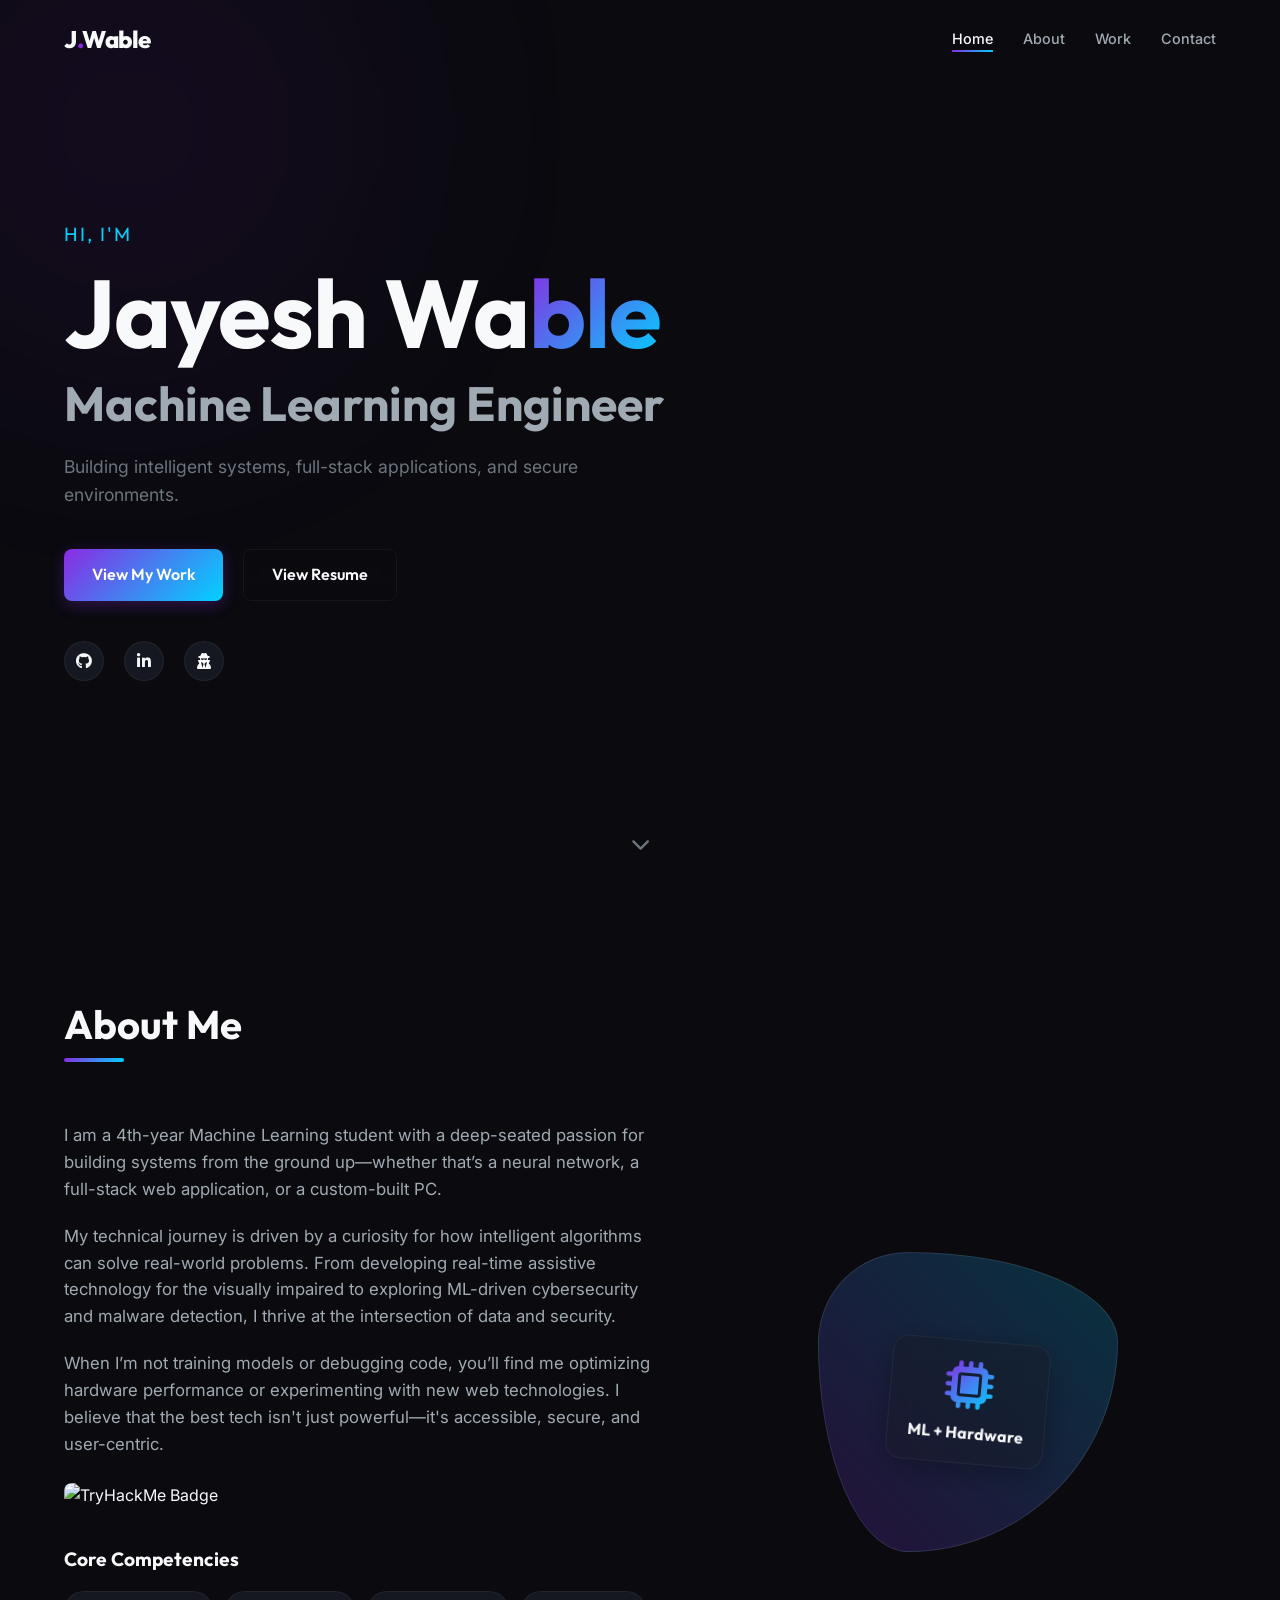
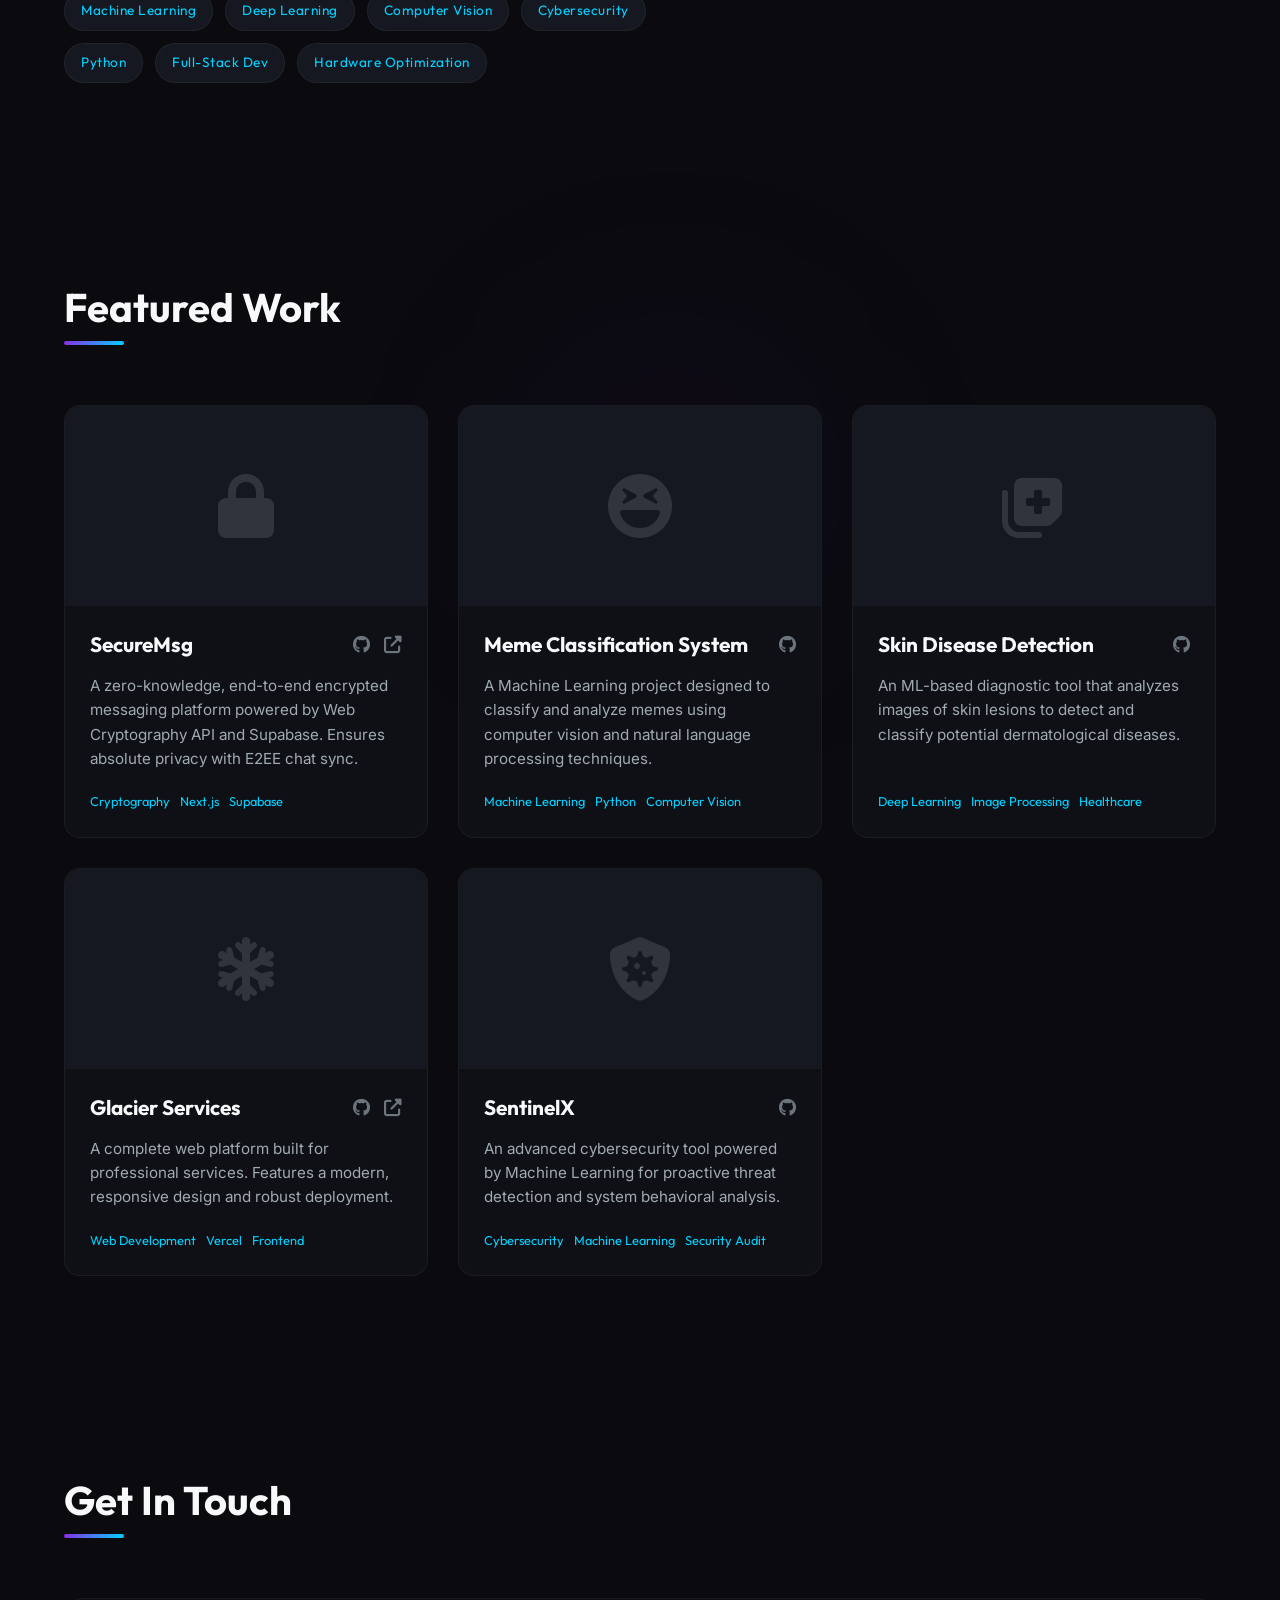
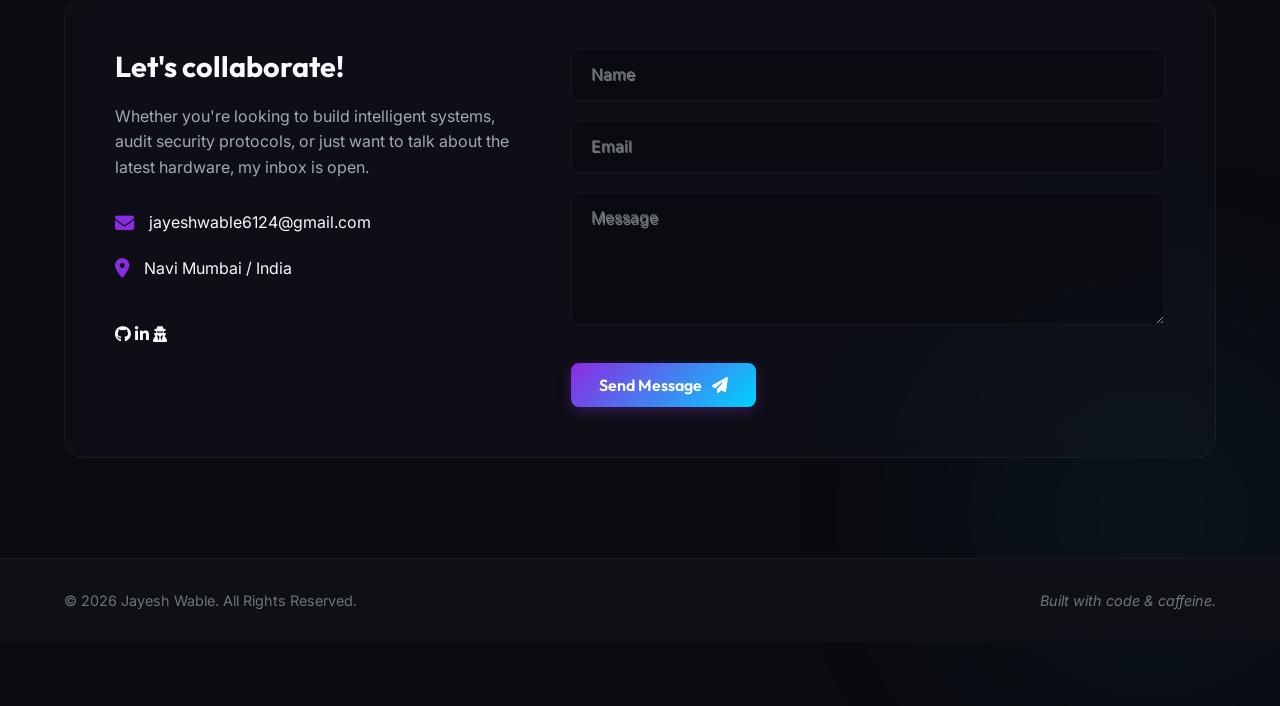
==== commit 21993789: "Update year to 4th year, set college to Saraswati College of Engineering, revert simulated terminal " ====
--- a/index.html
+++ b/index.html
@@ -83,7 +83,7 @@
 
         <div class="about-grid">
             <div class="about-text">
-                <p>I am a 3rd-year Machine Learning student with a deep-seated passion for building systems from the
+                <p>I am a 4th-year Machine Learning student with a deep-seated passion for building systems from the
                     ground up—whether that’s a neural network, a full-stack web application, or a custom-built PC.</p>
                 <p>My technical journey is driven by a curiosity for how intelligent algorithms can solve real-world
                     problems. From developing real-time assistive technology for the visually impaired to exploring
@@ -113,21 +113,11 @@
                 </div>
             </div>
             <div class="about-image-container">
-                <div class="terminal-widget">
-                    <div class="terminal-header">
-                        <div class="terminal-buttons">
-                            <span class="btn-dot close"></span>
-                            <span class="btn-dot minimize"></span>
-                            <span class="btn-dot expand"></span>
-                        </div>
-                        <div class="terminal-title">bash - jayesh@portfolio: ~</div>
-                    </div>
-                    <div class="terminal-body">
-                        <div class="terminal-line"><span class="prompt">jayesh@portfolio:~$</span> ./diagnostics.sh</div>
-                        <div class="terminal-line system-msg">Initializing Secure Suite...</div>
-                        <div class="terminal-line system-msg success-msg">[SUCCESS] SentinelX Threat Engine Active.</div>
-                        <div class="terminal-line"><span class="prompt">jayesh@portfolio:~$</span> python train_model.py</div>
-                        <div class="terminal-line" id="terminal-live-train">Epoch 1/5: Loading datasets...</div>
+                <div class="abstract-shape">
+                    <!-- We'll use CSS to create a cool abstract shape instead of a portrait placeholder -->
+                    <div class="glass-card decorative-card">
+                        <i class="fa-solid fa-microchip"></i>
+                        <h4>ML + Hardware</h4>
                     </div>
                 </div>
             </div>
--- a/css/styles.css
+++ b/css/styles.css
@@ -8,26 +8,28 @@
     --bg-primary: #0a0a0f;
     --bg-secondary: #0f1016;
     --bg-tertiary: #161821;
-    
+
     /* Accents - Cyberpunk/ML aesthetic */
-    --accent-primary: #8a2be2; /* Purple */
-    --accent-secondary: #00d2ff; /* Cyan */
+    --accent-primary: #8a2be2;
+    /* Purple */
+    --accent-secondary: #00d2ff;
+    /* Cyan */
     --accent-gradient: linear-gradient(135deg, var(--accent-primary) 0%, var(--accent-secondary) 100%);
-    
+
     /* Text */
     --text-primary: #f8f9fa;
     --text-secondary: #a0aab2;
     --text-muted: #6c757d;
-    
+
     /* Glassmorphism */
     --glass-bg: rgba(22, 24, 33, 0.4);
     --glass-border: rgba(255, 255, 255, 0.05);
     --glass-shadow: 0 8px 32px 0 rgba(0, 0, 0, 0.3);
-    
+
     /* Typography */
     --font-heading: 'Outfit', sans-serif;
     --font-body: 'Inter', sans-serif;
-    
+
     /* Transitions */
     --transition-fast: 0.2s cubic-bezier(0.4, 0, 0.2, 1);
     --transition-base: 0.3s cubic-bezier(0.4, 0, 0.2, 1);
@@ -59,19 +61,27 @@
 ::-webkit-scrollbar {
     width: 10px;
 }
+
 ::-webkit-scrollbar-track {
     background: var(--bg-primary);
 }
+
 ::-webkit-scrollbar-thumb {
     background: var(--bg-tertiary);
     border-radius: 5px;
 }
+
 ::-webkit-scrollbar-thumb:hover {
     background: var(--accent-primary);
 }
 
 /* Typography elements */
-h1, h2, h3, h4, h5, h6 {
+h1,
+h2,
+h3,
+h4,
+h5,
+h6 {
     font-family: var(--font-heading);
     font-weight: 700;
     line-height: 1.2;
@@ -174,7 +184,8 @@
 .orb-1 {
     width: 40vw;
     height: 40vw;
-    background: rgba(138, 43, 226, 0.15); /* Purple */
+    background: rgba(138, 43, 226, 0.15);
+    /* Purple */
     top: -10vw;
     left: -10vw;
 }
@@ -182,7 +193,8 @@
 .orb-2 {
     width: 30vw;
     height: 30vw;
-    background: rgba(0, 210, 255, 0.12); /* Cyan */
+    background: rgba(0, 210, 255, 0.12);
+    /* Cyan */
     bottom: -5vw;
     right: -5vw;
     animation-delay: -5s;
@@ -198,8 +210,13 @@
 }
 
 @keyframes drift {
-    0% { transform: translate(0, 0) scale(1); }
-    100% { transform: translate(50px, 50px) scale(1.1); }
+    0% {
+        transform: translate(0, 0) scale(1);
+    }
+
+    100% {
+        transform: translate(50px, 50px) scale(1.1);
+    }
 }
 
 /* 
@@ -209,28 +226,20 @@
 */
 .navbar {
     position: fixed;
-    top: 20px;
-    left: 50%;
-    transform: translateX(-50%);
-    width: 90%;
-    max-width: 800px;
-    padding: 12px 30px;
-    border-radius: 50px;
-    background: rgba(22, 24, 33, 0.4);
-    backdrop-filter: blur(20px);
-    -webkit-backdrop-filter: blur(20px);
-    border: 1px solid var(--glass-border);
-    box-shadow: 0 10px 30px rgba(0, 0, 0, 0.25);
+    top: 0;
+    left: 0;
+    width: 100%;
+    padding: 20px 5%;
     z-index: 1000;
     transition: all var(--transition-base);
 }
 
 .navbar.scrolled {
-    top: 10px;
-    background: rgba(10, 10, 15, 0.8);
-    border-color: rgba(138, 43, 226, 0.2);
-    box-shadow: 0 15px 35px rgba(138, 43, 226, 0.15);
-    padding: 8px 30px;
+    background: rgba(10, 10, 15, 0.85);
+    backdrop-filter: blur(16px);
+    -webkit-backdrop-filter: blur(16px);
+    border-bottom: 1px solid var(--glass-border);
+    padding: 15px 5%;
 }
 
 .nav-content {
@@ -315,24 +324,6 @@
     position: relative;
 }
 
-.hero::before {
-    content: '';
-    position: absolute;
-    top: 0;
-    left: 0;
-    width: 100%;
-    height: 100%;
-    background-image: 
-        linear-gradient(rgba(138, 43, 226, 0.03) 1px, transparent 1px),
-        linear-gradient(90deg, rgba(138, 43, 226, 0.03) 1px, transparent 1px);
-    background-size: 45px 45px;
-    background-position: center;
-    mask-image: radial-gradient(circle at center, black 30%, transparent 80%);
-    -webkit-mask-image: radial-gradient(circle at center, black 30%, transparent 80%);
-    pointer-events: none;
-    z-index: 1;
-}
-
 .hero-content {
     max-width: 800px;
     z-index: 10;
@@ -411,9 +402,22 @@
 }
 
 @keyframes bounce {
-    0%, 20%, 50%, 80%, 100% { transform: translateY(0); }
-    40% { transform: translateY(-10px); }
-    60% { transform: translateY(-5px); }
+
+    0%,
+    20%,
+    50%,
+    80%,
+    100% {
+        transform: translateY(0);
+    }
+
+    40% {
+        transform: translateY(-10px);
+    }
+
+    60% {
+        transform: translateY(-5px);
+    }
 }
 
 /* 
@@ -489,8 +493,13 @@
 }
 
 @keyframes morph {
-    0% { border-radius: 30% 70% 70% 30% / 30% 30% 70% 70%; }
-    100% { border-radius: 70% 30% 30% 70% / 70% 70% 30% 30%; }
+    0% {
+        border-radius: 30% 70% 70% 30% / 30% 30% 70% 70%;
+    }
+
+    100% {
+        border-radius: 70% 30% 30% 70% / 70% 70% 30% 30%;
+    }
 }
 
 .decorative-card {
@@ -539,30 +548,12 @@
     height: 100%;
     display: flex;
     flex-direction: column;
-    position: relative;
-    z-index: 1;
-}
-
-.project-card::before {
-    content: '';
-    position: absolute;
-    inset: -1px;
-    border-radius: 16px;
-    background: linear-gradient(135deg, var(--accent-primary), var(--accent-secondary));
-    z-index: -1;
-    opacity: 0;
-    transition: opacity var(--transition-base);
-}
-
-.project-card:hover::before {
-    opacity: 0.3;
 }
 
 .project-card:hover {
     transform: translateY(-10px);
     border-color: rgba(138, 43, 226, 0.3);
-    box-shadow: 0 15px 35px rgba(138, 43, 226, 0.2), 
-                0 0 25px rgba(0, 210, 255, 0.15);
+    box-shadow: 0 10px 30px rgba(0, 0, 0, 0.5);
 }
 
 .project-img {
@@ -694,7 +685,7 @@
 .form-group textarea {
     width: 100%;
     padding: 15px 20px;
-    background: rgba(0,0,0,0.2);
+    background: rgba(0, 0, 0, 0.2);
     border: 1px solid var(--glass-border);
     border-radius: 8px;
     color: var(--text-primary);
@@ -712,7 +703,7 @@
 .form-group input:focus,
 .form-group textarea:focus {
     border-color: var(--accent-primary);
-    background: rgba(0,0,0,0.4);
+    background: rgba(0, 0, 0, 0.4);
 }
 
 .form-group label {
@@ -726,14 +717,14 @@
     transition: all var(--transition-base);
 }
 
-.form-group textarea + label {
+.form-group textarea+label {
     top: 25px;
 }
 
-.form-group input:focus + label,
-.form-group input:valid + label,
-.form-group textarea:focus + label,
-.form-group textarea:valid + label {
+.form-group input:focus+label,
+.form-group input:valid+label,
+.form-group textarea:focus+label,
+.form-group textarea:valid+label {
     top: -10px;
     left: 10px;
     background: var(--bg-tertiary);
@@ -780,11 +771,12 @@
 ===================================================== 
 */
 @media (max-width: 992px) {
+
     .about-grid,
     .contact-container {
         grid-template-columns: 1fr;
     }
-    
+
     .contact-container {
         padding: 40px 30px;
     }
@@ -794,7 +786,7 @@
     .menu-btn {
         display: block;
     }
-    
+
     .nav-links {
         position: fixed;
         top: 0;
@@ -809,136 +801,43 @@
         transition: right 0.4s ease;
         border-left: 1px solid var(--glass-border);
     }
-    
+
     .nav-links.active {
         right: 0;
     }
-    
+
     .menu-btn.active .bar:nth-child(2) {
         opacity: 0;
     }
-    
+
     .menu-btn.active .bar:nth-child(1) {
         transform: translateY(7px) rotate(45deg);
     }
-    
+
     .menu-btn.active .bar:nth-child(3) {
         transform: translateY(-7px) rotate(-45deg);
     }
-    
+
     .hero {
         text-align: center;
         justify-content: center;
     }
-    
+
     .cta-buttons {
         justify-content: center;
     }
-    
+
     .social-links-hero {
         justify-content: center;
     }
-    
+
     .abstract-shape {
         width: 250px;
         height: 250px;
     }
-    
+
     .footer-content {
         flex-direction: column;
         gap: 15px;
     }
-}
-
-/* 
-=====================================================
-   TERMINAL WIDGET 
-===================================================== 
-*/
-.terminal-widget {
-    width: 100%;
-    max-width: 500px;
-    background: rgba(10, 10, 15, 0.8);
-    border: 1px solid rgba(255, 255, 255, 0.08);
-    border-radius: 12px;
-    box-shadow: 0 15px 40px rgba(0, 0, 0, 0.5), 
-                0 0 30px rgba(138, 43, 226, 0.1);
-    font-family: 'Courier New', Courier, monospace;
-    overflow: hidden;
-    backdrop-filter: blur(10px);
-    -webkit-backdrop-filter: blur(10px);
-    transition: transform var(--transition-base), box-shadow var(--transition-base);
-}
-
-.terminal-widget:hover {
-    transform: translateY(-5px);
-    box-shadow: 0 20px 45px rgba(0, 0, 0, 0.6), 
-                0 0 40px rgba(0, 210, 255, 0.15);
-}
-
-.terminal-header {
-    background: rgba(22, 24, 33, 0.85);
-    padding: 10px 15px;
-    display: flex;
-    align-items: center;
-    border-bottom: 1px solid rgba(255, 255, 255, 0.05);
-}
-
-.terminal-buttons {
-    display: flex;
-    gap: 6px;
-    margin-right: 15px;
-}
-
-.btn-dot {
-    width: 10px;
-    height: 10px;
-    border-radius: 50%;
-    display: inline-block;
-}
-
-.btn-dot.close { background: #ff5f56; }
-.btn-dot.minimize { background: #ffbd2e; }
-.btn-dot.expand { background: #27c93f; }
-
-.terminal-title {
-    color: var(--text-muted);
-    font-size: 0.8rem;
-    font-weight: 500;
-}
-
-.terminal-body {
-    padding: 20px;
-    height: 250px;
-    display: flex;
-    flex-direction: column;
-    gap: 8px;
-    font-size: 0.85rem;
-    color: #e2e8f0;
-    overflow-y: auto;
-    text-align: left;
-}
-
-.terminal-line {
-    line-height: 1.4;
-    white-space: pre-wrap;
-    word-break: break-all;
-}
-
-.terminal-line .prompt {
-    color: var(--accent-secondary);
-    font-weight: bold;
-}
-
-.terminal-line.system-msg {
-    color: var(--text-secondary);
-}
-
-.terminal-line.success-msg {
-    color: #27c93f;
-    text-shadow: 0 0 5px rgba(39, 201, 63, 0.3);
-}
-
-.terminal-line .live-progress {
-    color: #ffd700;
-}
+}
